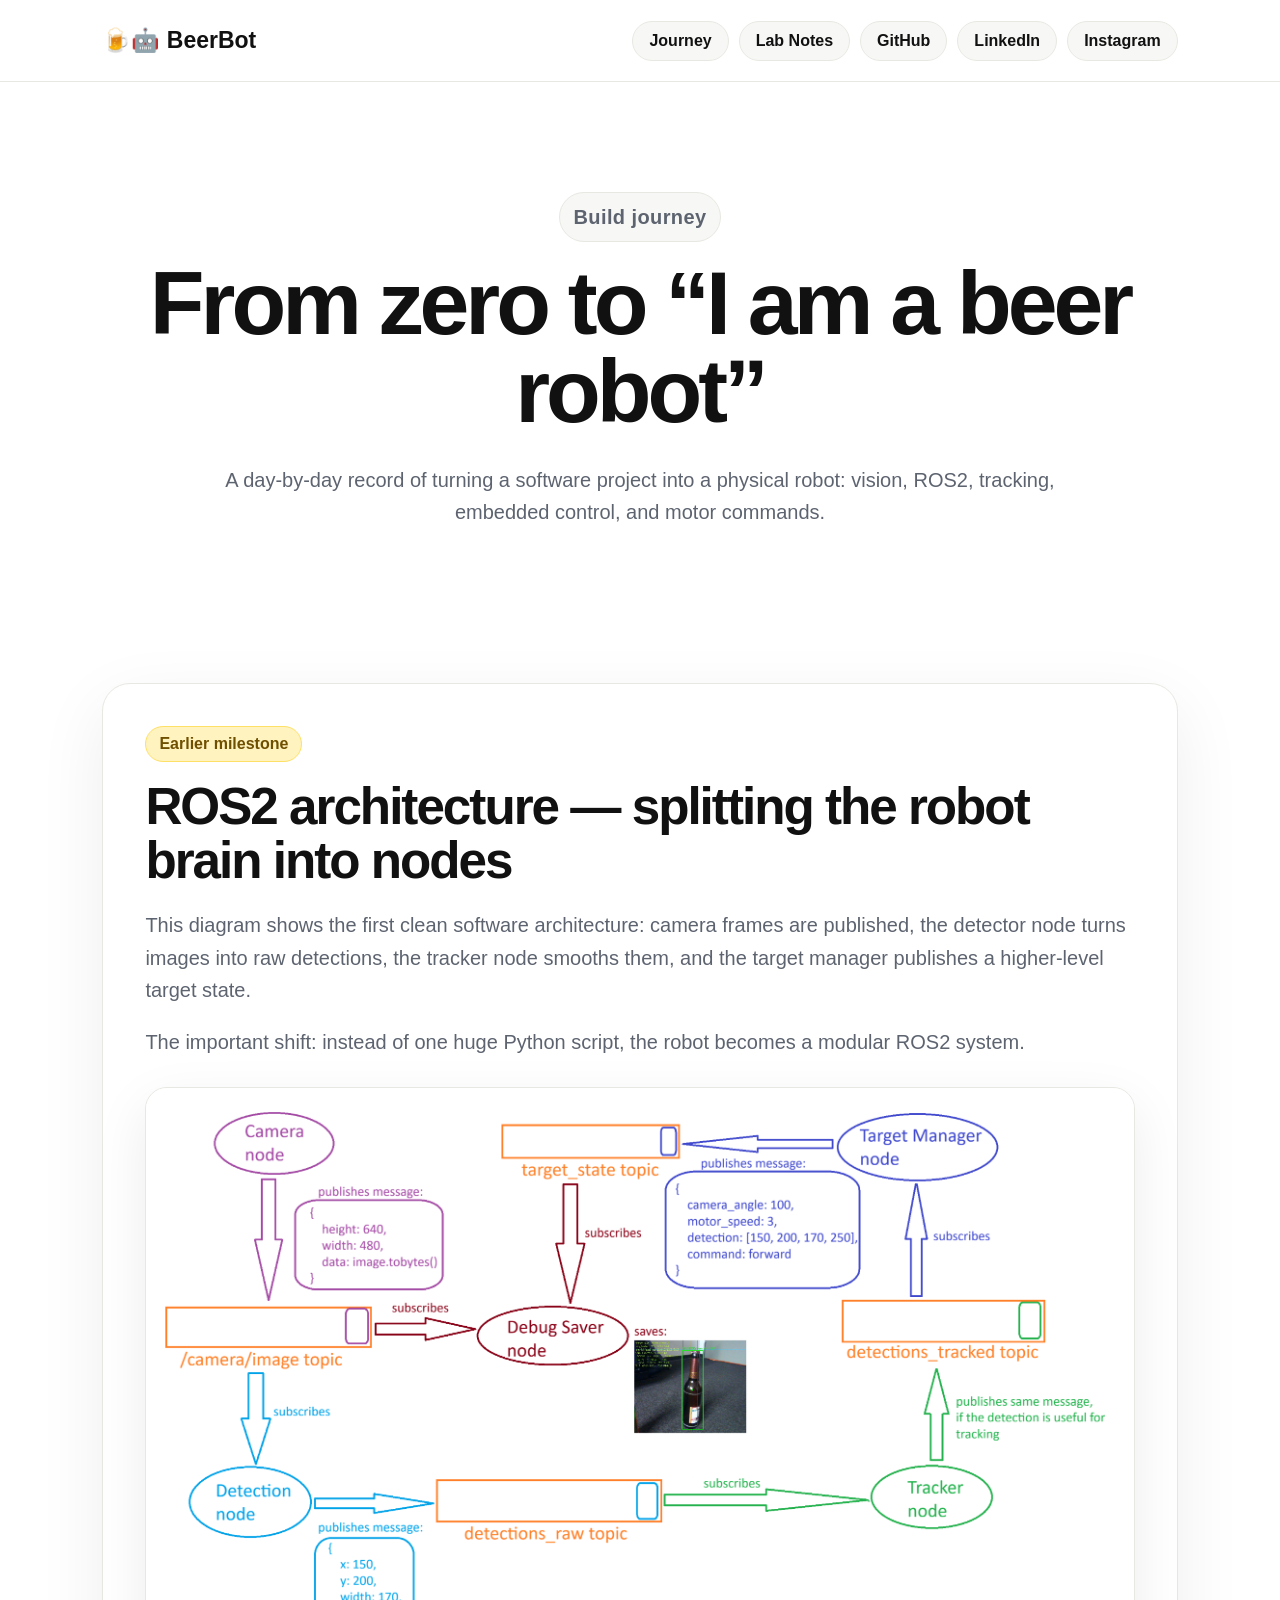
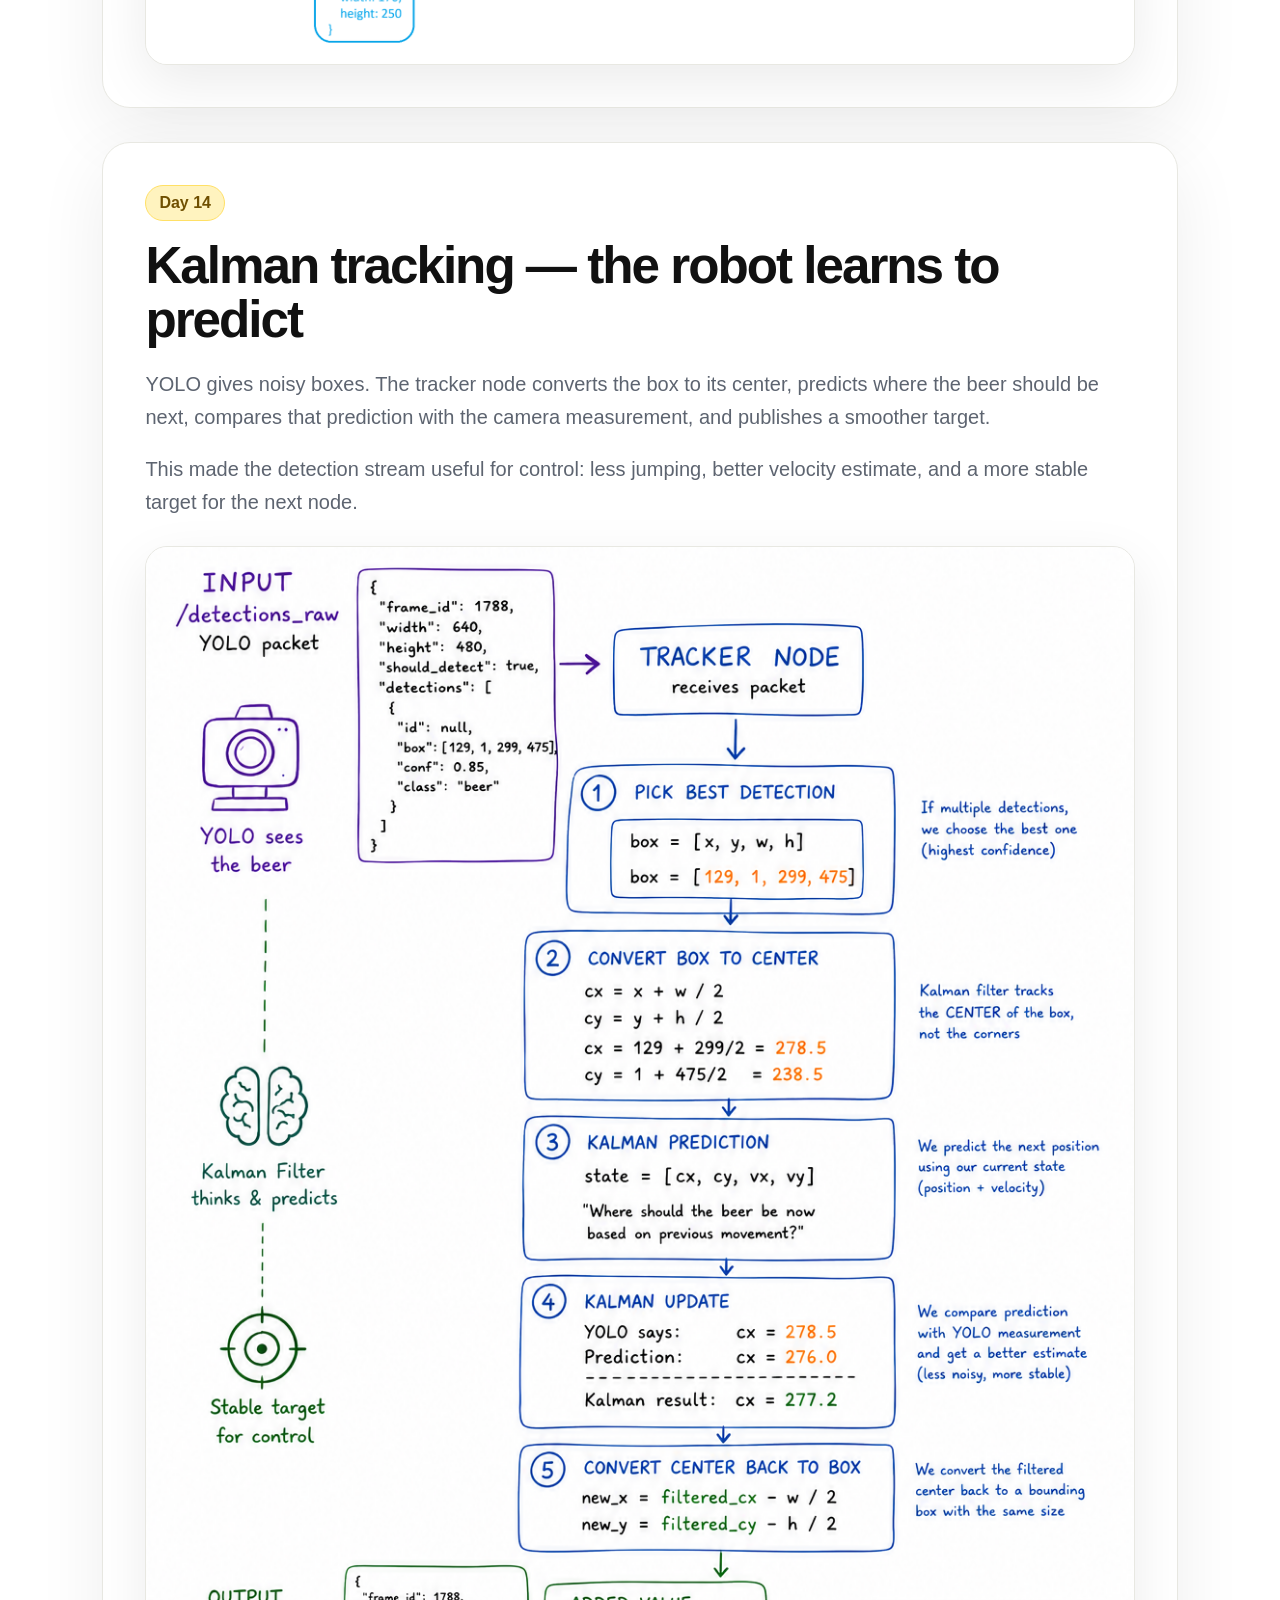
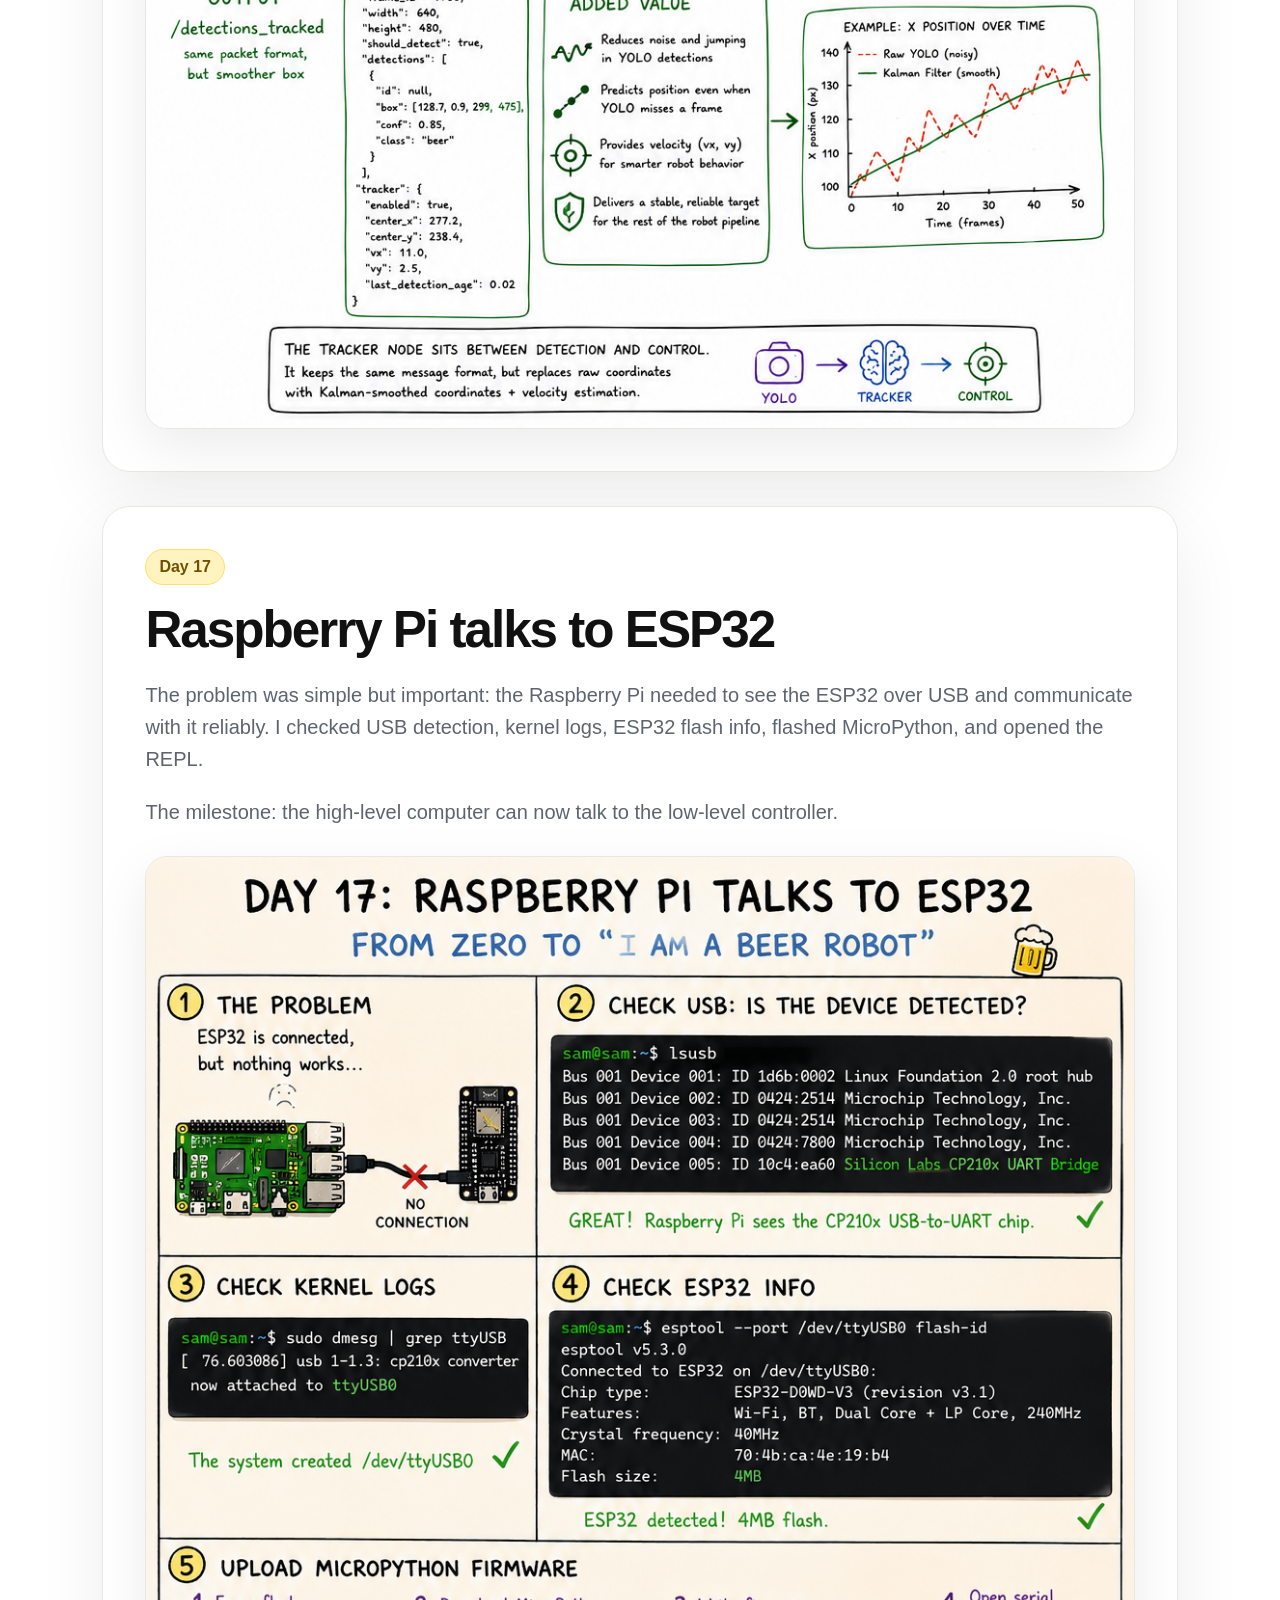
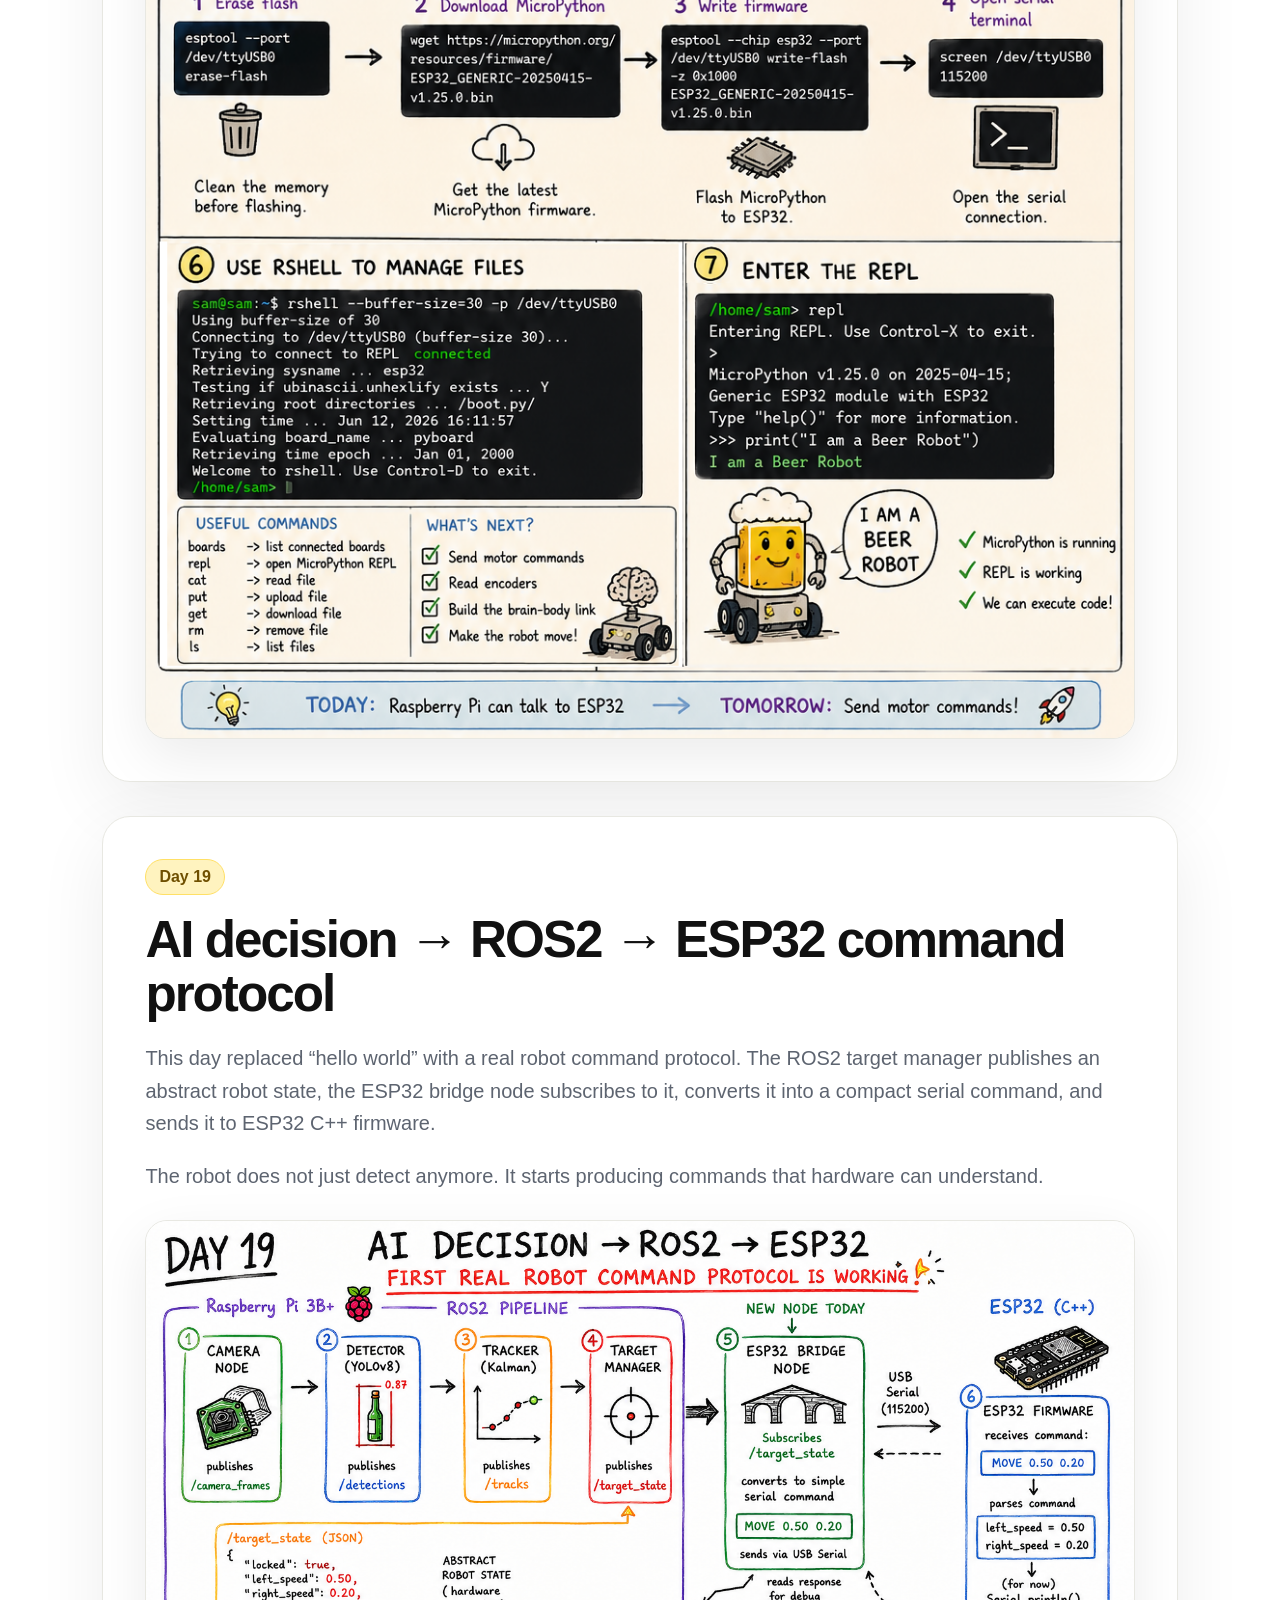
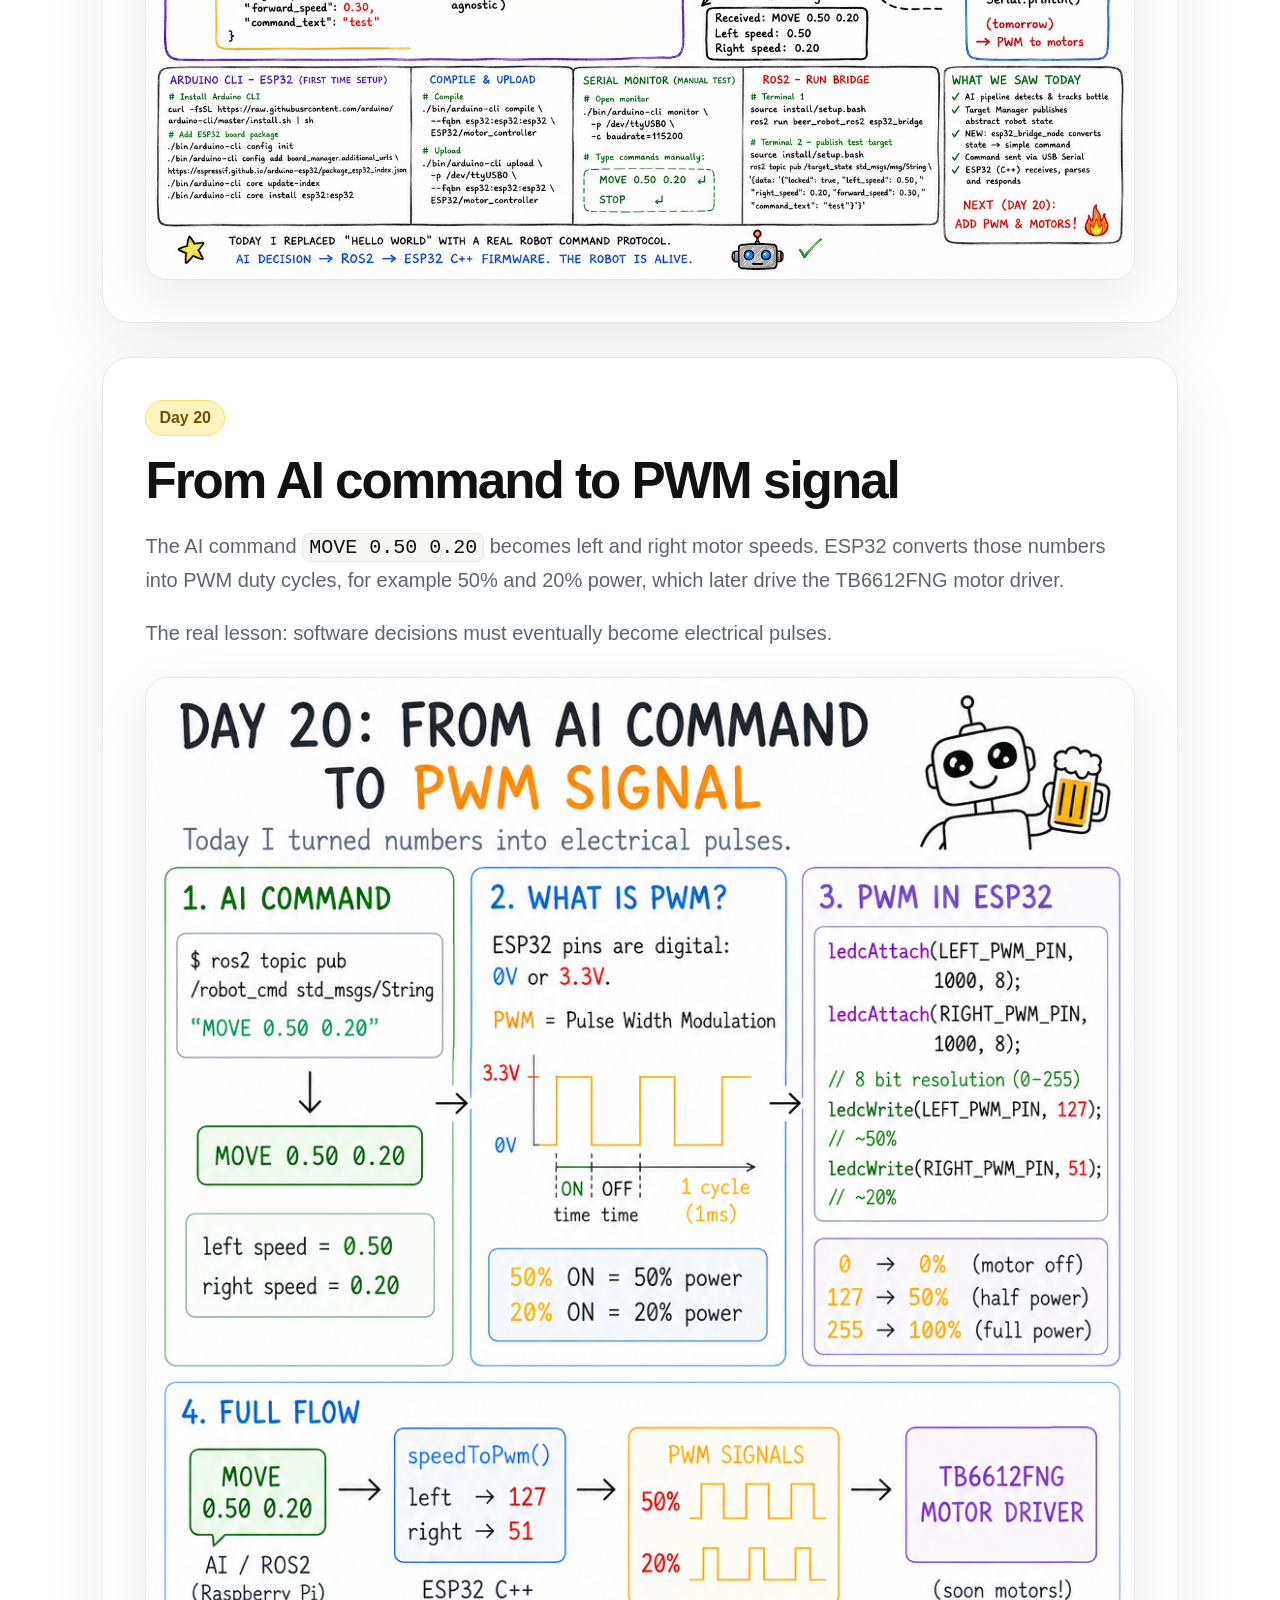
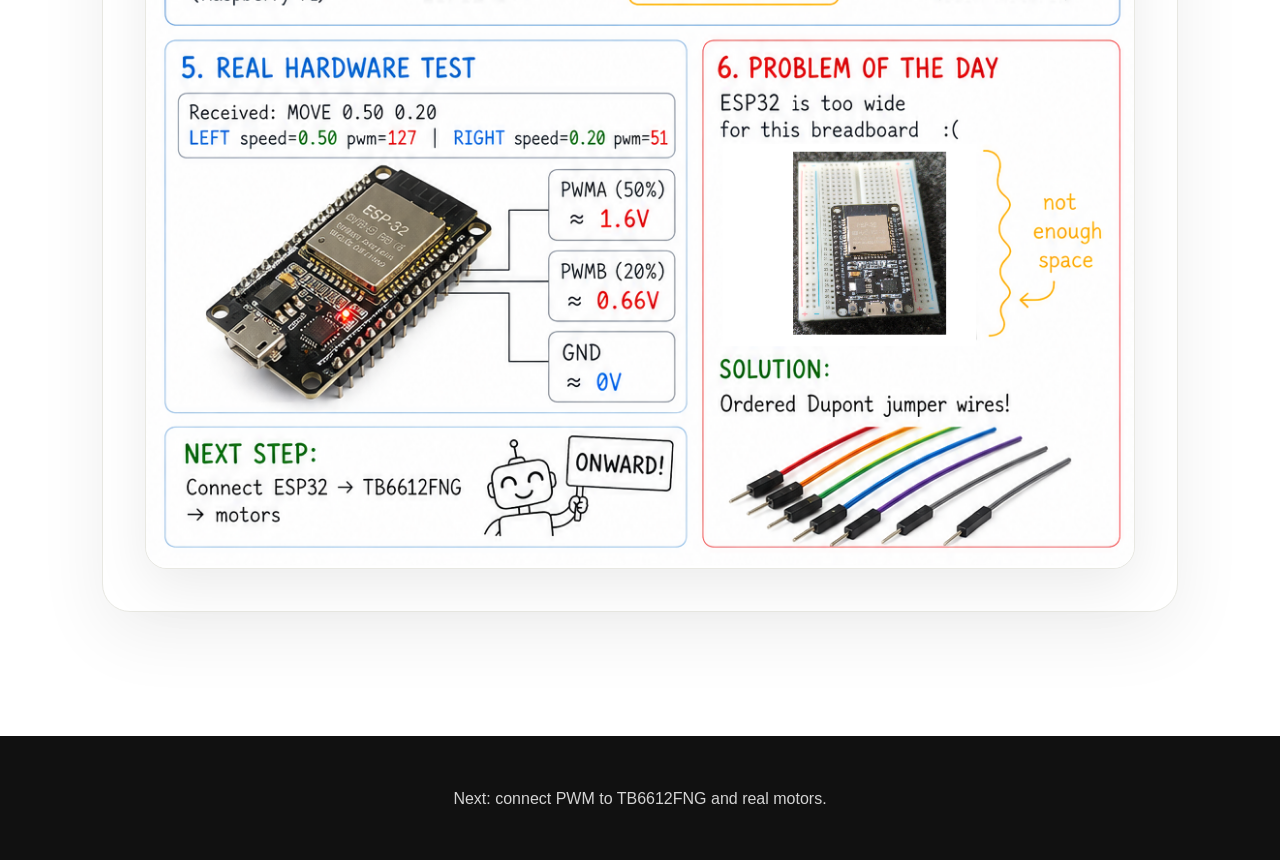
==== docs/journey.html @ 52575a7f "new docs" ====
<!DOCTYPE html>
<html lang="en">
<head>
  <meta charset="UTF-8" />
  <meta name="viewport" content="width=device-width, initial-scale=1.0" />
  <title>BeerBot Journey</title>
  <link rel="stylesheet" href="style.css" />
</head>
<body>
  <nav class="nav">
    <a class="logo" href="index.html">🍺🤖 BeerBot</a>
    <div class="links">
      <a href="journey.html">Journey</a>
      <a href="notes.html">Lab Notes</a>
      <a href="https://github.com/YOUR_GITHUB" target="_blank" rel="noopener noreferrer">GitHub</a>
      <a href="https://linkedin.com/in/YOUR_LINKEDIN" target="_blank" rel="noopener noreferrer">LinkedIn</a>
      <a href="https://instagram.com/YOUR_INSTAGRAM" target="_blank" rel="noopener noreferrer">Instagram</a>
    </div>
  </nav>

  <main>
    <section class="page-hero">
      <p class="eyebrow">Build journey</p>
      <h1>From zero to “I am a beer robot”</h1>
      <p>
        A day-by-day record of turning a software project into a physical robot:
        vision, ROS2, tracking, embedded control, and motor commands.
      </p>
    </section>

    <section class="timeline">

      <article class="day-card" id="day10">
        <div class="day-meta">Earlier milestone</div>
        <h2>ROS2 architecture — splitting the robot brain into nodes</h2>
        <p>
          This diagram shows the first clean software architecture: camera frames are published,
          the detector node turns images into raw detections, the tracker node smooths them,
          and the target manager publishes a higher-level target state.
        </p>
        <p>
          The important shift: instead of one huge Python script, the robot becomes a modular ROS2 system.
        </p>
        <img src="assets/ros2-architecture.png" alt="ROS2 architecture diagram for BeerBot" />
      </article>

      <article class="day-card" id="day14">
        <div class="day-meta">Day 14</div>
        <h2>Kalman tracking — the robot learns to predict</h2>
        <p>
          YOLO gives noisy boxes. The tracker node converts the box to its center, predicts where the beer
          should be next, compares that prediction with the camera measurement, and publishes a smoother target.
        </p>
        <p>
          This made the detection stream useful for control: less jumping, better velocity estimate,
          and a more stable target for the next node.
        </p>
        <img src="assets/tracker-node-pipeline.png" alt="Tracker node pipeline from raw detection to tracked output" />
      </article>

      <article class="day-card" id="day17">
        <div class="day-meta">Day 17</div>
        <h2>Raspberry Pi talks to ESP32</h2>
        <p>
          The problem was simple but important: the Raspberry Pi needed to see the ESP32 over USB and communicate
          with it reliably. I checked USB detection, kernel logs, ESP32 flash info, flashed MicroPython,
          and opened the REPL.
        </p>
        <p>
          The milestone: the high-level computer can now talk to the low-level controller.
        </p>
        <img src="assets/day17-raspberry-pi-esp32.png" alt="Raspberry Pi detects and communicates with ESP32" />
      </article>

      <article class="day-card" id="day19">
        <div class="day-meta">Day 19</div>
        <h2>AI decision → ROS2 → ESP32 command protocol</h2>
        <p>
          This day replaced “hello world” with a real robot command protocol. The ROS2 target manager publishes
          an abstract robot state, the ESP32 bridge node subscribes to it, converts it into a compact serial command,
          and sends it to ESP32 C++ firmware.
        </p>
        <p>
          The robot does not just detect anymore. It starts producing commands that hardware can understand.
        </p>
        <img src="assets/day19-ros2-esp32-command-protocol.png" alt="ROS2 to ESP32 command protocol diagram" />
      </article>

      <article class="day-card" id="day20">
        <div class="day-meta">Day 20</div>
        <h2>From AI command to PWM signal</h2>
        <p>
          The AI command <code>MOVE 0.50 0.20</code> becomes left and right motor speeds.
          ESP32 converts those numbers into PWM duty cycles, for example 50% and 20% power,
          which later drive the TB6612FNG motor driver.
        </p>
        <p>
          The real lesson: software decisions must eventually become electrical pulses.
        </p>
        <img src="assets/day20-ai-command-to-pwm.png" alt="AI command converted into PWM signal on ESP32" />
      </article>

    </section>
  </main>

  <footer>
    <p>Next: connect PWM to TB6612FNG and real motors.</p>
  </footer>
</body>
</html>
---- docs/style.css ----
* {
  box-sizing: border-box;
}

:root {
  --text: #111111;
  --muted: #5d6470;
  --soft: #f7f7f5;
  --line: #e8e8e2;
  --yellow: #ffd43b;
  --blue: #2458d3;
  --green: #0a7a32;
}

html {
  scroll-behavior: smooth;
}

body {
  margin: 0;
  font-family: -apple-system, BlinkMacSystemFont, "Segoe UI", Arial, sans-serif;
  background: #ffffff;
  color: var(--text);
}

a {
  color: inherit;
}

.nav {
  min-height: 82px;
  display: flex;
  justify-content: space-between;
  align-items: center;
  padding: 0 8%;
  border-bottom: 1px solid var(--line);
  background: rgba(255,255,255,.88);
  backdrop-filter: blur(12px);
  position: sticky;
  top: 0;
  z-index: 10;
}

.logo {
  font-size: 23px;
  font-weight: 900;
  text-decoration: none;
  white-space: nowrap;
}

.links {
  display: flex;
  gap: 10px;
  flex-wrap: wrap;
  justify-content: flex-end;
}

.links a {
  padding: 10px 16px;
  border-radius: 999px;
  background: var(--soft);
  border: 1px solid var(--line);
  text-decoration: none;
  font-weight: 700;
  transition: .18s ease;
}

.links a:hover {
  background: var(--yellow);
  transform: translateY(-1px);
}

.hero,
.page-hero {
  padding: 110px 10% 80px;
  text-align: center;
}

.hero {
  min-height: 74vh;
  display: flex;
  flex-direction: column;
  justify-content: center;
  align-items: center;
  background:
    radial-gradient(circle at top left, rgba(255,212,59,.23), transparent 32%),
    radial-gradient(circle at bottom right, rgba(36,88,211,.08), transparent 34%);
}

.eyebrow {
  display: inline-block;
  margin: 0 0 18px;
  padding: 8px 14px;
  border-radius: 999px;
  background: var(--soft);
  border: 1px solid var(--line);
  color: #333;
  font-weight: 800;
  letter-spacing: .02em;
}

h1 {
  max-width: 1050px;
  margin: 0 auto 28px;
  font-size: clamp(46px, 7vw, 92px);
  line-height: .98;
  letter-spacing: -4px;
}

h2 {
  margin: 0 0 22px;
  font-size: clamp(32px, 4vw, 54px);
  line-height: 1.05;
  letter-spacing: -2px;
}

h3 {
  font-size: 24px;
  margin: 0 0 12px;
}

.hero-text,
.page-hero p,
.section p,
.day-card p,
.note-card p {
  color: var(--muted);
  font-size: 20px;
  line-height: 1.62;
}

.hero-text,
.page-hero p {
  max-width: 920px;
  margin-left: auto;
  margin-right: auto;
}

.buttons {
  margin-top: 32px;
  display: flex;
  gap: 14px;
  justify-content: center;
  flex-wrap: wrap;
}

.buttons a {
  display: inline-block;
  padding: 16px 26px;
  border-radius: 16px;
  font-weight: 850;
  text-decoration: none;
  border: 2px solid #111;
  transition: .18s ease;
}

.buttons a:hover {
  transform: translateY(-2px);
  box-shadow: 0 12px 26px rgba(0,0,0,.09);
}

.primary {
  background: #111;
  color: #fff;
}

.secondary {
  background: var(--yellow);
  color: #111;
}

.section {
  padding: 85px 10%;
}

.two-col {
  display: grid;
  grid-template-columns: 1.1fr .9fr;
  gap: 56px;
  align-items: center;
}

.status-card,
.card-link,
.day-card,
.note-card {
  background: #fff;
  border: 1px solid var(--line);
  border-radius: 28px;
  box-shadow: 0 22px 70px rgba(0,0,0,.07);
}

.status-card {
  padding: 34px;
}

.status-card p {
  color: #1f2933;
  font-size: 18px;
  margin: 12px 0;
}

.flow {
  display: grid;
  grid-template-columns: repeat(6, minmax(130px, 1fr));
  gap: 14px;
  margin-top: 32px;
}

.flow span {
  background: var(--soft);
  border: 1px solid var(--line);
  border-radius: 18px;
  padding: 22px 14px;
  text-align: center;
  font-weight: 900;
}

.grid {
  display: grid;
  grid-template-columns: repeat(3, 1fr);
  gap: 26px;
  margin-top: 34px;
}

.card-link {
  display: block;
  overflow: hidden;
  text-decoration: none;
  transition: .18s ease;
}

.card-link:hover {
  transform: translateY(-4px);
  box-shadow: 0 26px 80px rgba(0,0,0,.12);
}

.card-link img {
  width: 100%;
  height: 230px;
  object-fit: cover;
  border-bottom: 1px solid var(--line);
  background: var(--soft);
}

.card-link h3,
.card-link p {
  padding-left: 24px;
  padding-right: 24px;
}

.card-link h3 {
  padding-top: 24px;
}

.card-link p {
  padding-bottom: 28px;
  margin-top: 0;
  color: var(--muted);
  line-height: 1.5;
}

.cta {
  text-align: center;
  background: var(--soft);
  border-top: 1px solid var(--line);
  border-bottom: 1px solid var(--line);
}

.cta p {
  max-width: 820px;
  margin-left: auto;
  margin-right: auto;
}

.timeline,
.note-list {
  padding: 20px 8% 90px;
}

.day-card,
.note-card {
  max-width: 1180px;
  margin: 34px auto;
  padding: 42px;
}

.day-meta,
.tag {
  display: inline-block;
  margin-bottom: 18px;
  padding: 8px 13px;
  border-radius: 999px;
  background: #fff3bf;
  border: 1px solid #ffe066;
  font-weight: 900;
  color: #6f4f00;
}

.day-card img,
.note-card img {
  display: block;
  width: 100%;
  margin-top: 28px;
  border-radius: 22px;
  border: 1px solid var(--line);
  box-shadow: 0 18px 54px rgba(0,0,0,.08);
  background: #fff;
}

code {
  background: var(--soft);
  border: 1px solid var(--line);
  border-radius: 8px;
  padding: 2px 6px;
  color: #111;
}

footer {
  padding: 54px 10%;
  text-align: center;
  background: #111;
  color: #fff;
}

footer p {
  margin: 0;
  color: rgba(255,255,255,.82);
}

@media (max-width: 980px) {
  .nav {
    align-items: flex-start;
    flex-direction: column;
    padding: 20px 6%;
    gap: 14px;
  }

  .links {
    justify-content: flex-start;
  }

  h1 {
    letter-spacing: -2px;
  }

  .two-col,
  .grid {
    grid-template-columns: 1fr;
  }

  .flow {
    grid-template-columns: 1fr 1fr;
  }

  .hero,
  .page-hero,
  .section {
    padding-left: 6%;
    padding-right: 6%;
  }

  .timeline,
  .note-list {
    padding-left: 4%;
    padding-right: 4%;
  }

  .day-card,
  .note-card {
    padding: 24px;
  }
}

@media (max-width: 560px) {
  .flow {
    grid-template-columns: 1fr;
  }

  .links a {
    font-size: 14px;
    padding: 8px 12px;
  }

  .card-link img {
    height: 170px;
  }
}
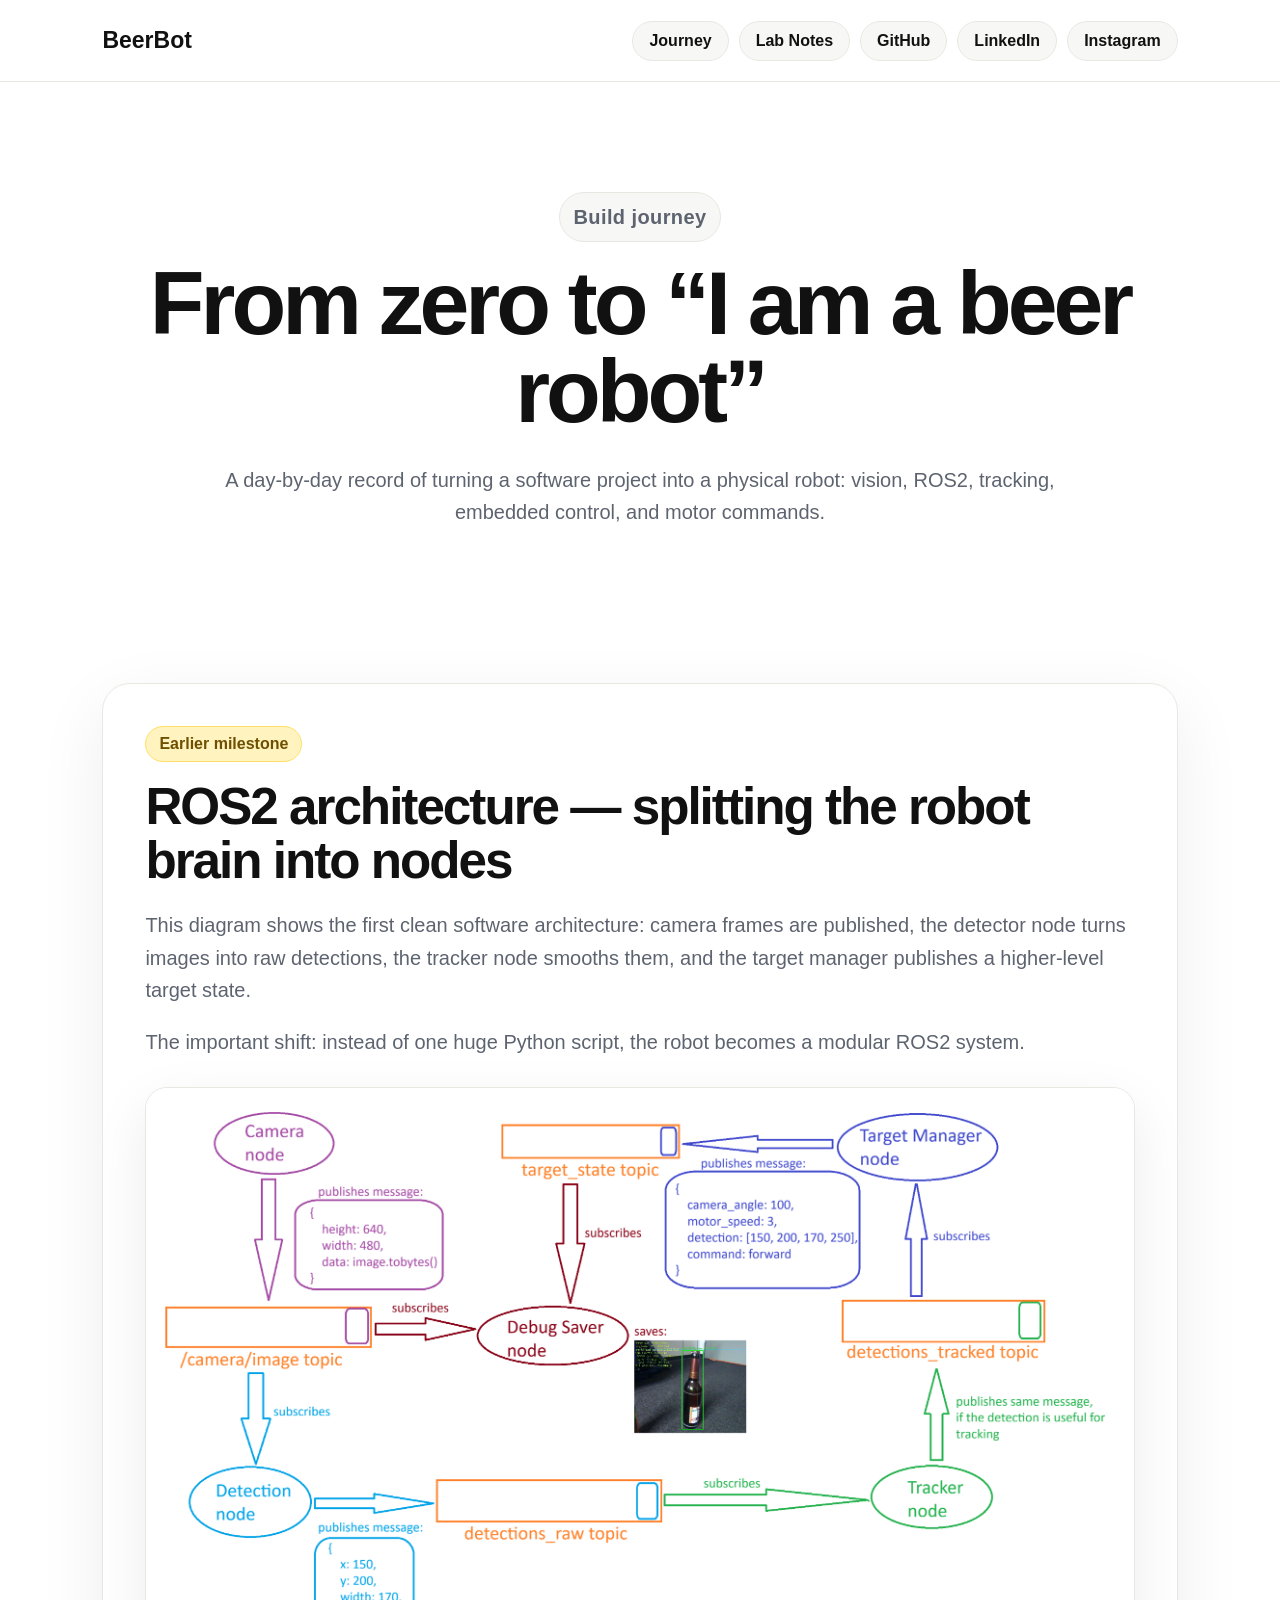
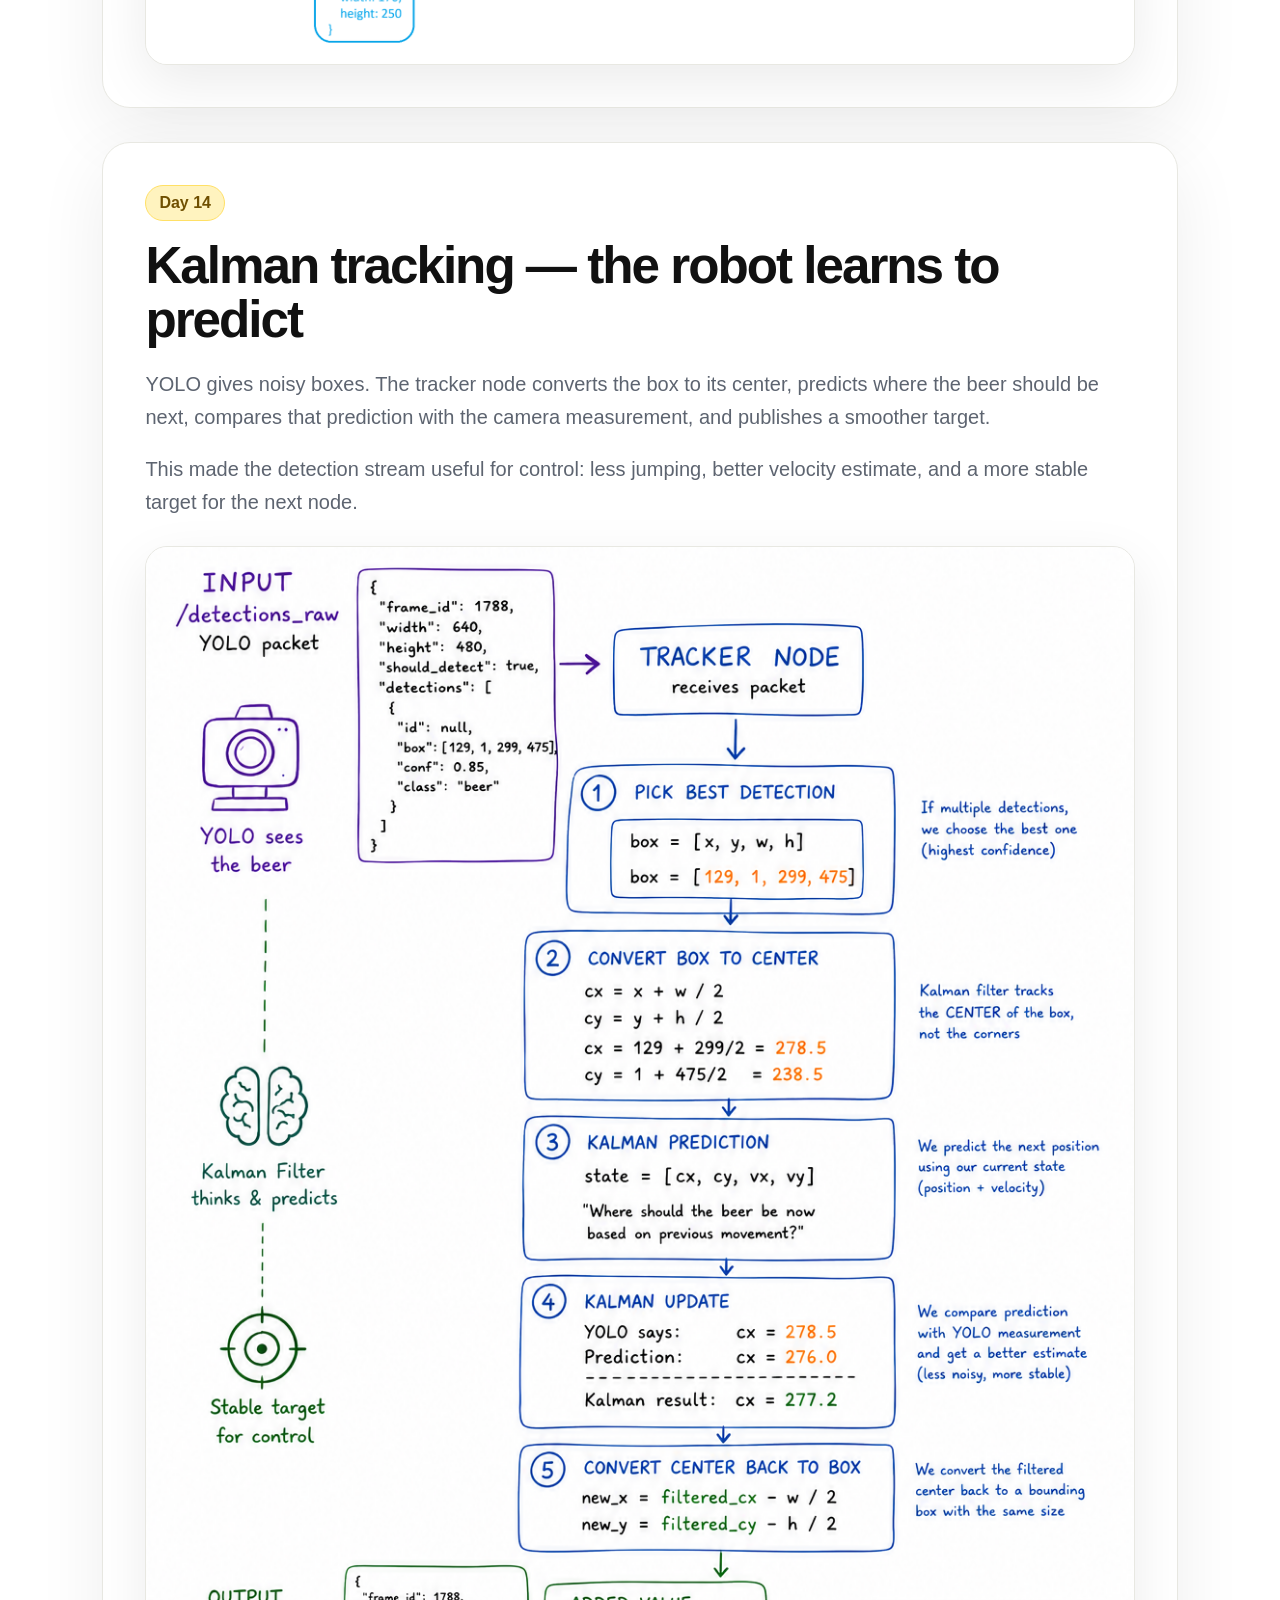
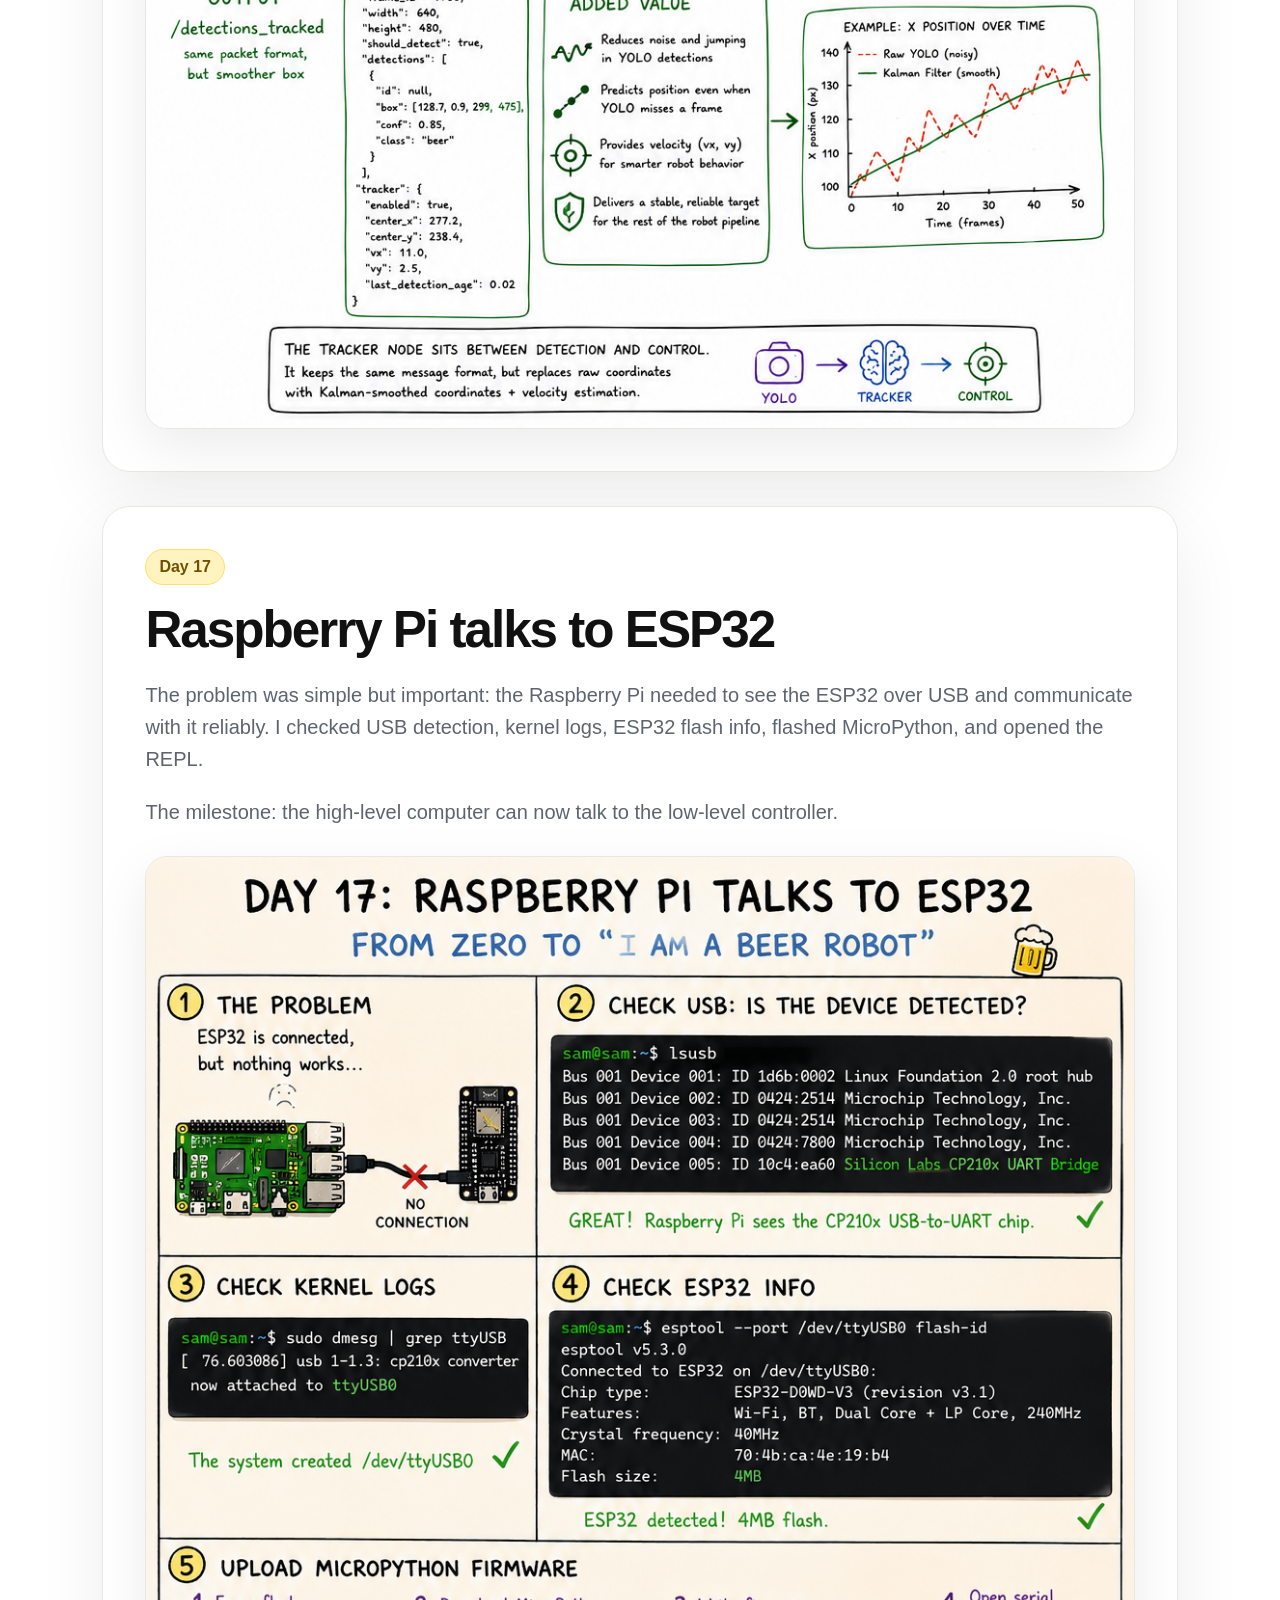
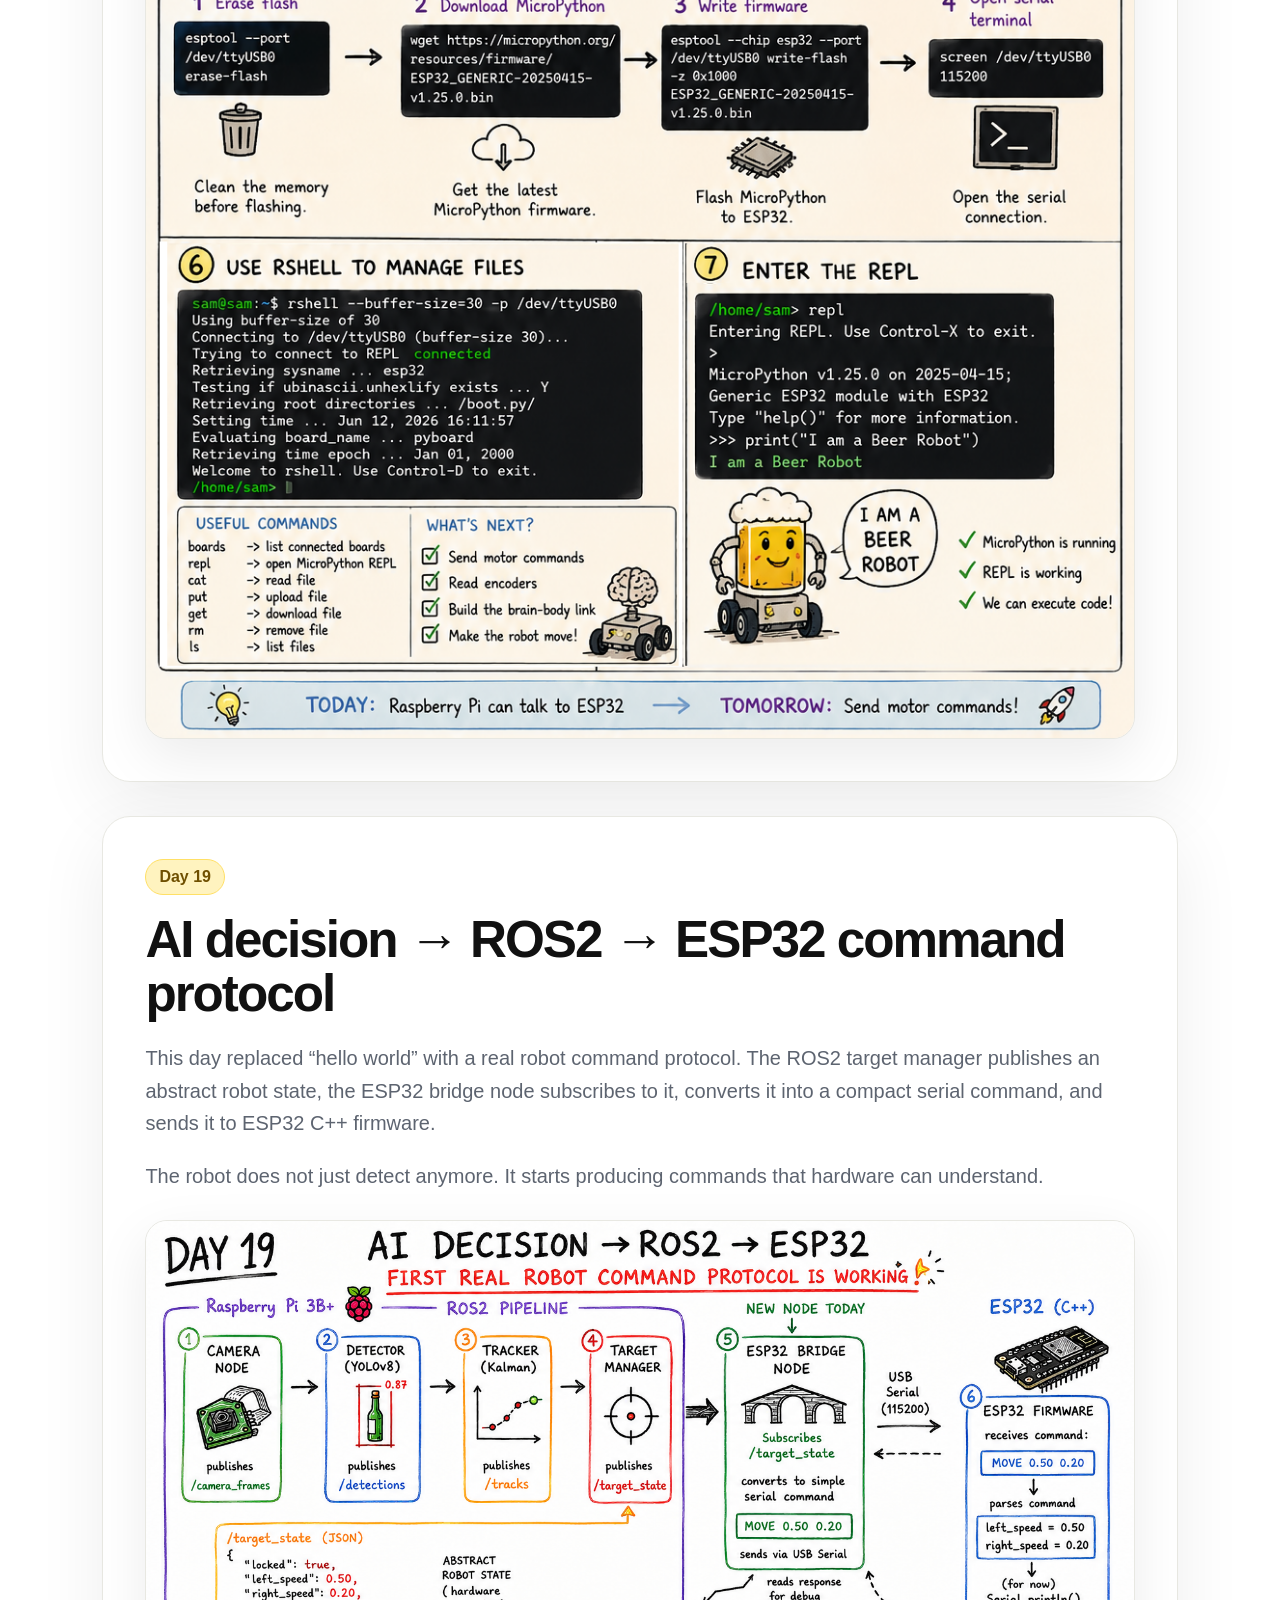
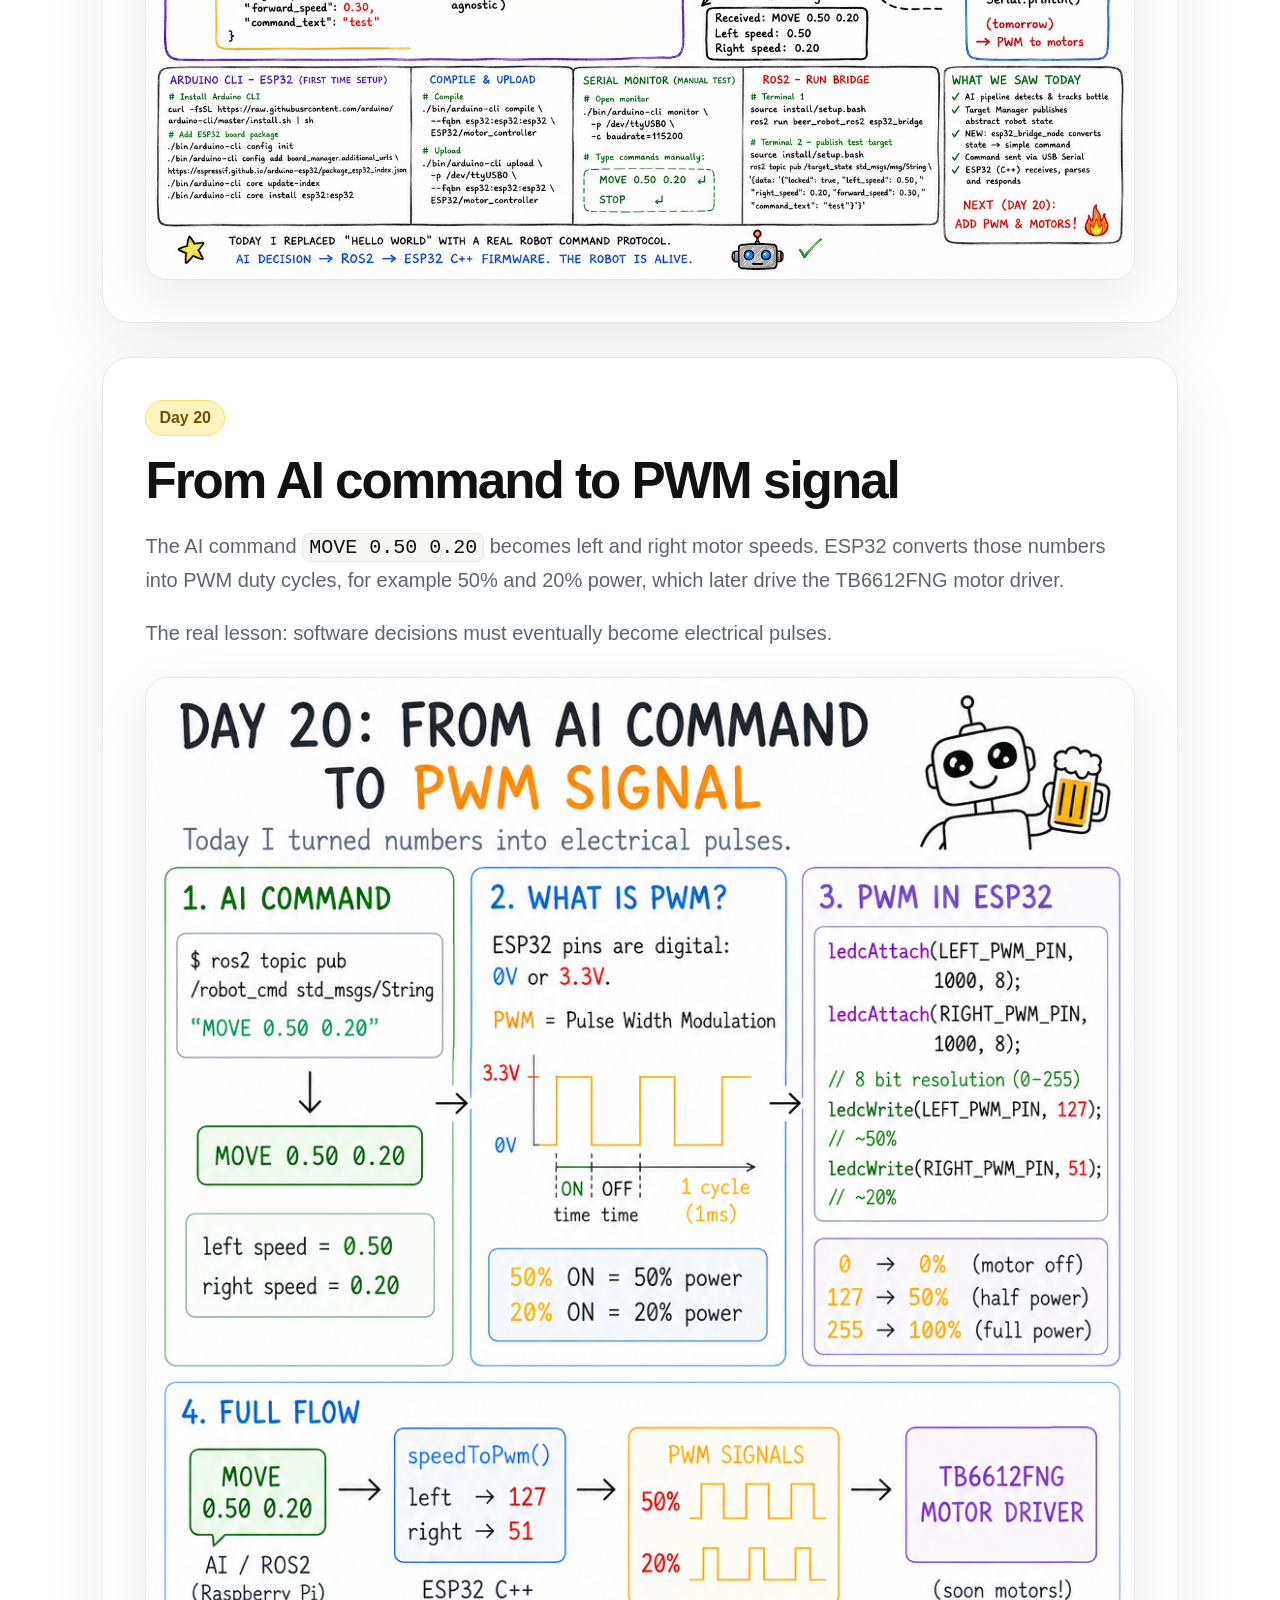
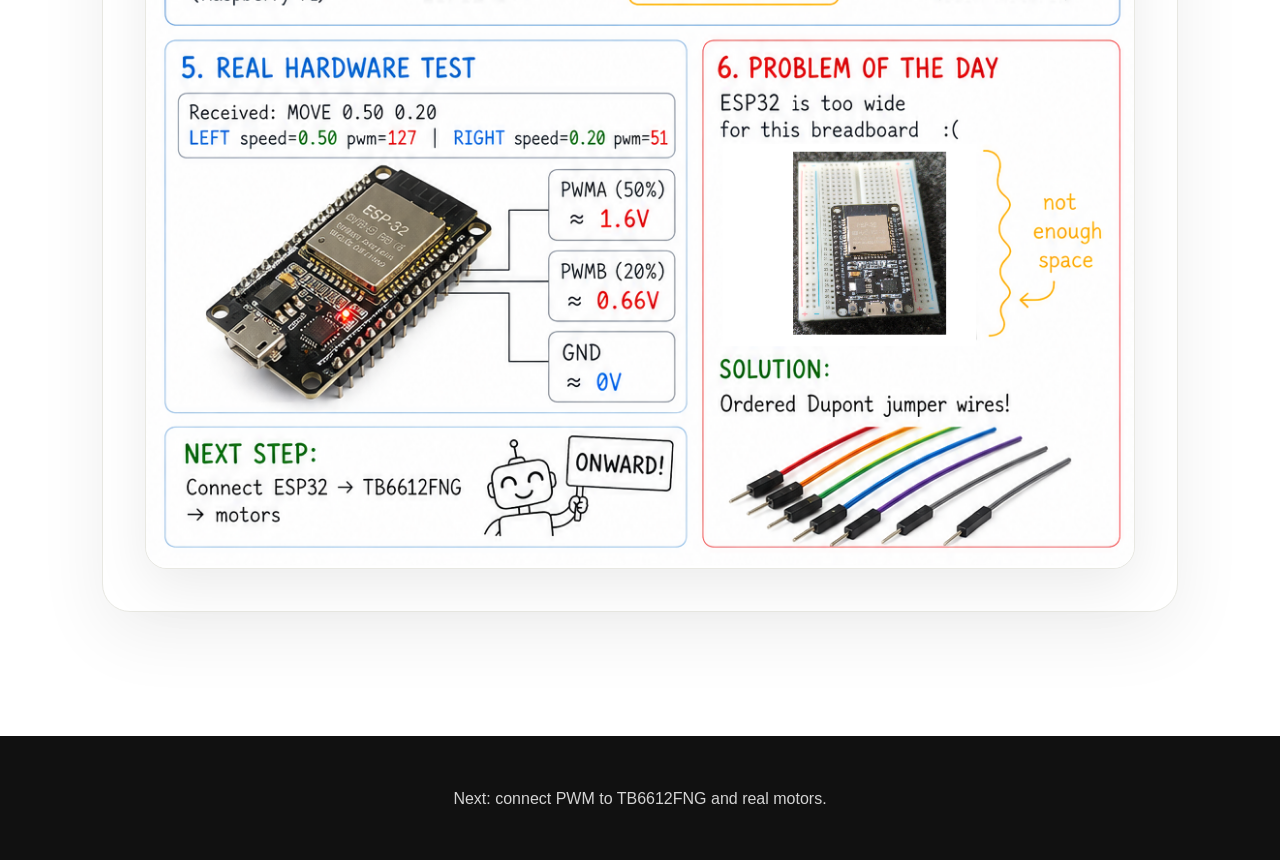
==== commit daf123f6: "corrected html" ====
--- a/docs/journey.html
+++ b/docs/journey.html
@@ -7,14 +7,14 @@
   <link rel="stylesheet" href="style.css" />
 </head>
 <body>
-  <nav class="nav">
-    <a class="logo" href="index.html">🍺🤖 BeerBot</a>
+    <nav class="nav">
+    <a class="logo" href="index.html">BeerBot</a>
     <div class="links">
       <a href="journey.html">Journey</a>
       <a href="notes.html">Lab Notes</a>
-      <a href="https://github.com/YOUR_GITHUB" target="_blank" rel="noopener noreferrer">GitHub</a>
-      <a href="https://linkedin.com/in/YOUR_LINKEDIN" target="_blank" rel="noopener noreferrer">LinkedIn</a>
-      <a href="https://instagram.com/YOUR_INSTAGRAM" target="_blank" rel="noopener noreferrer">Instagram</a>
+      <a href="https://github.com/samrondzel/beer_robot" target="_blank" rel="noopener noreferrer">GitHub</a>
+      <a href="https://www.linkedin.com/in/samrondel/" target="_blank" rel="noopener noreferrer">LinkedIn</a>
+      <a href="https://www.instagram.com/samrondzel/" target="_blank" rel="noopener noreferrer">Instagram</a>
     </div>
   </nav>
 
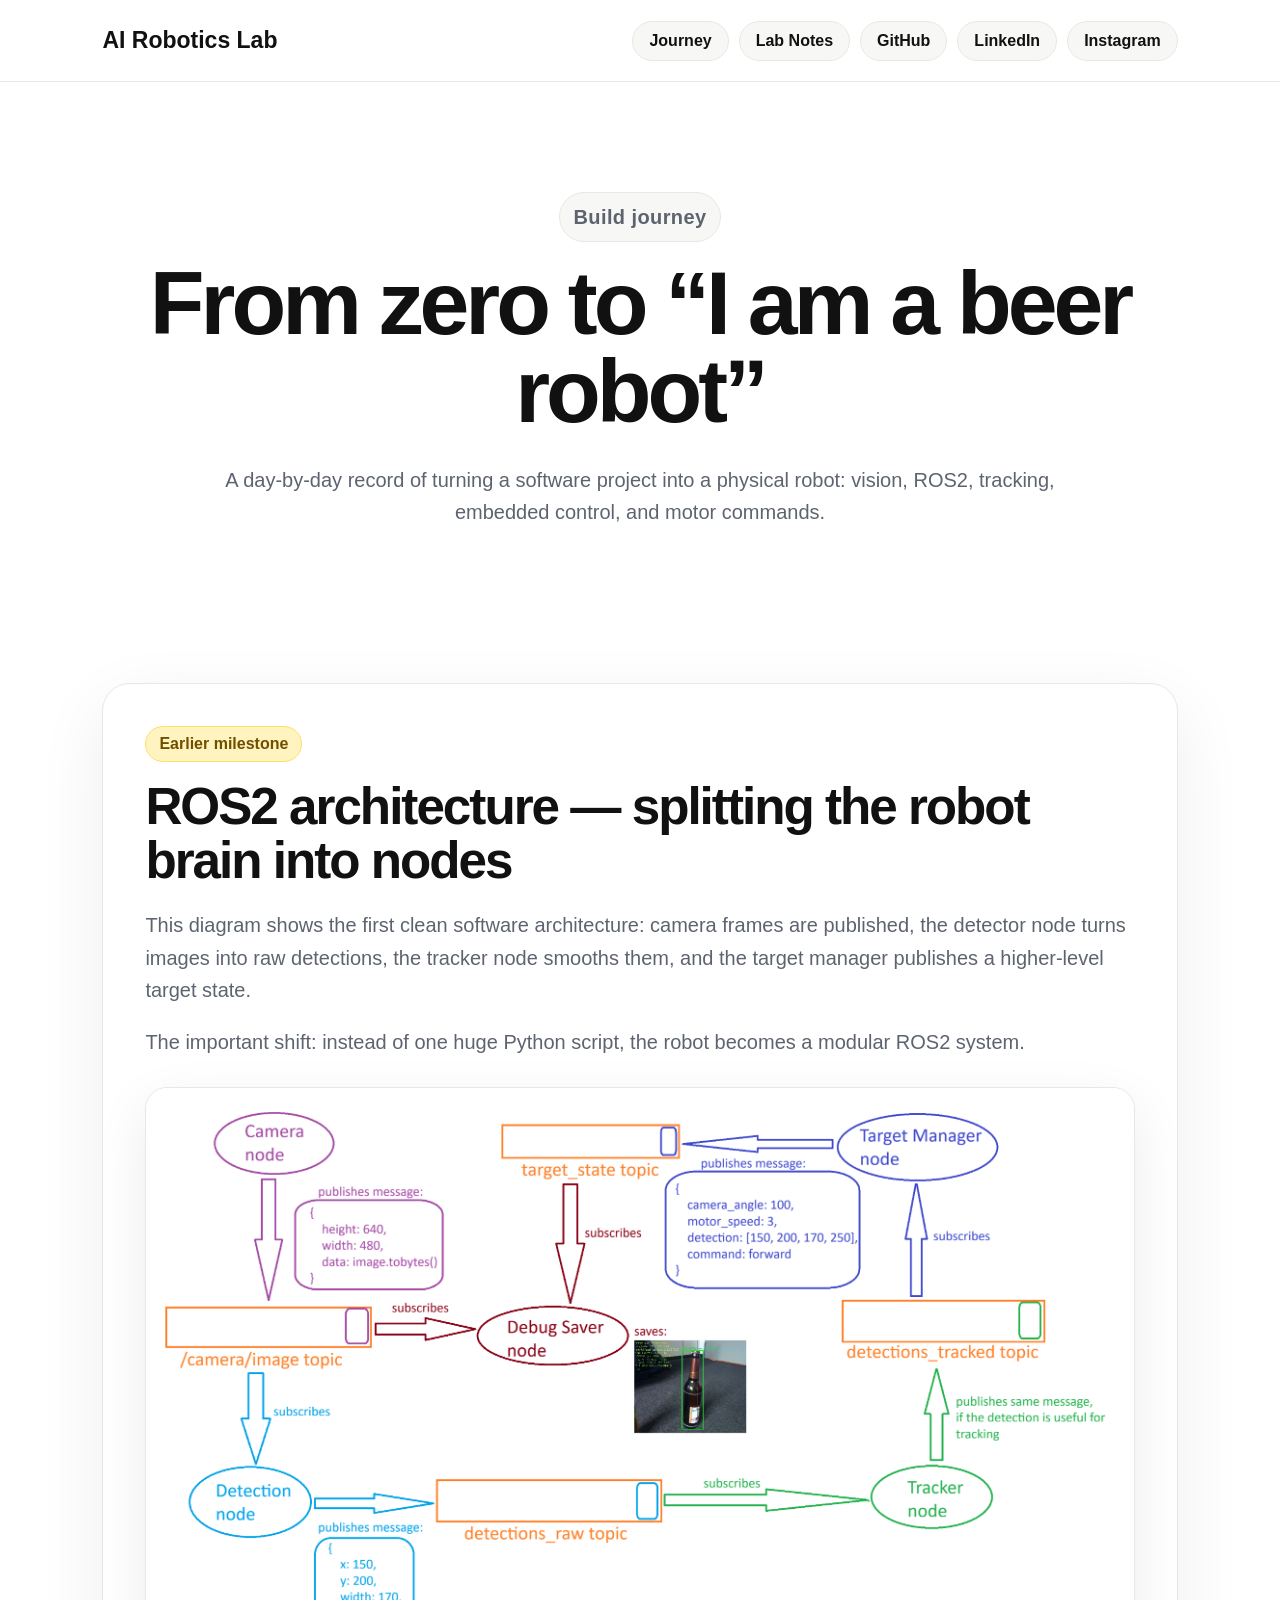
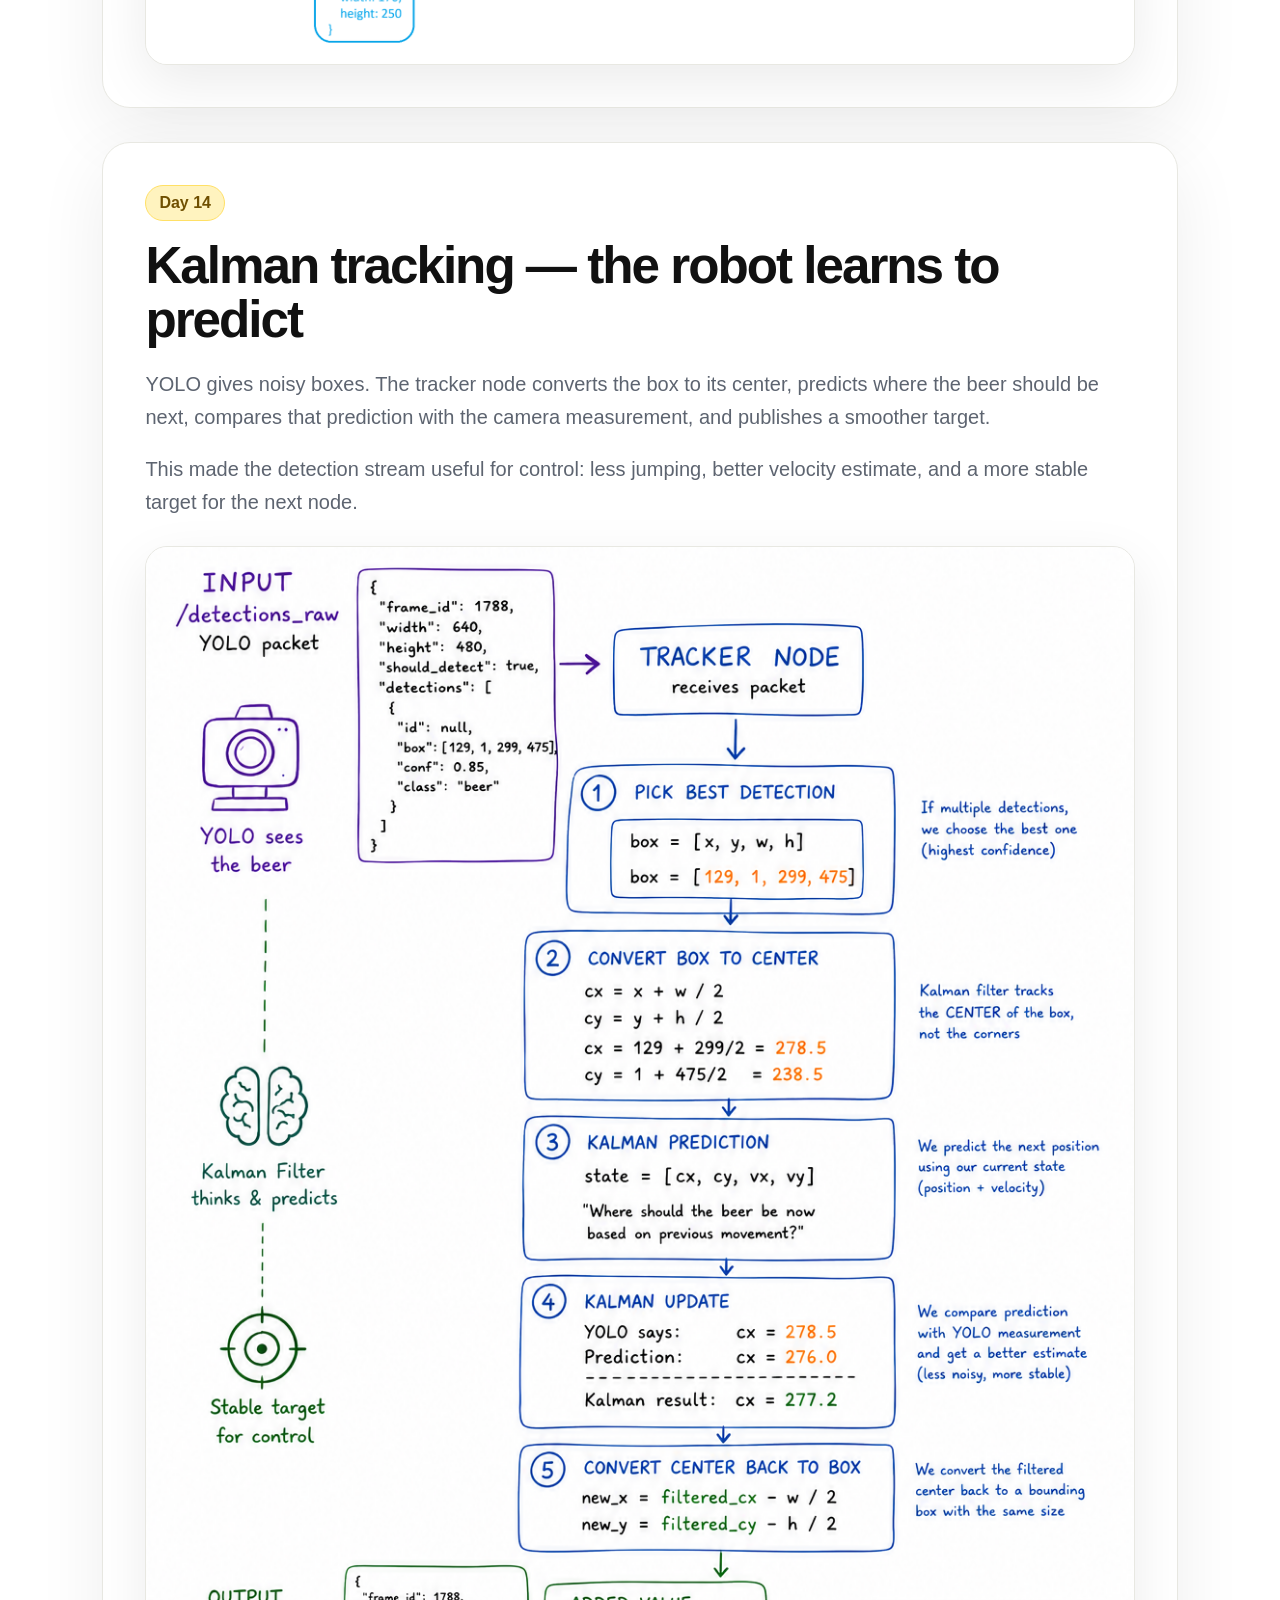
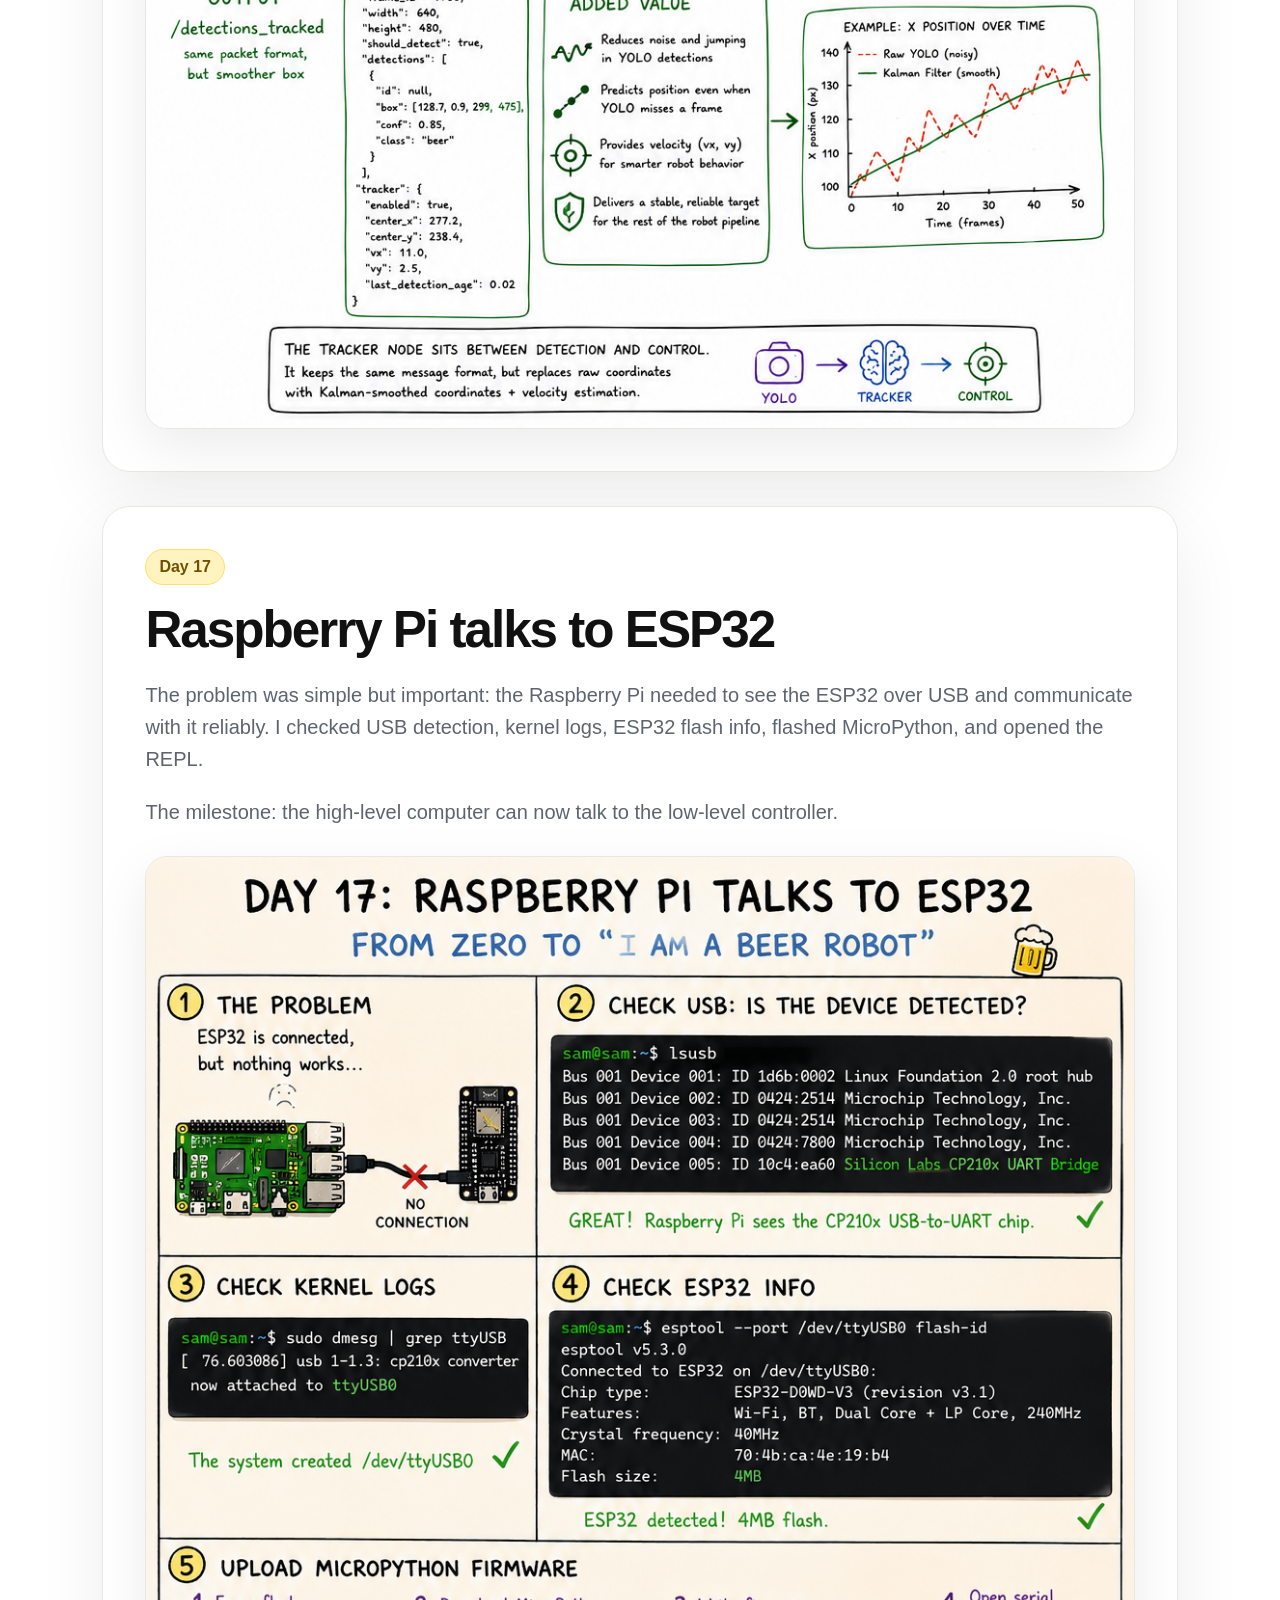
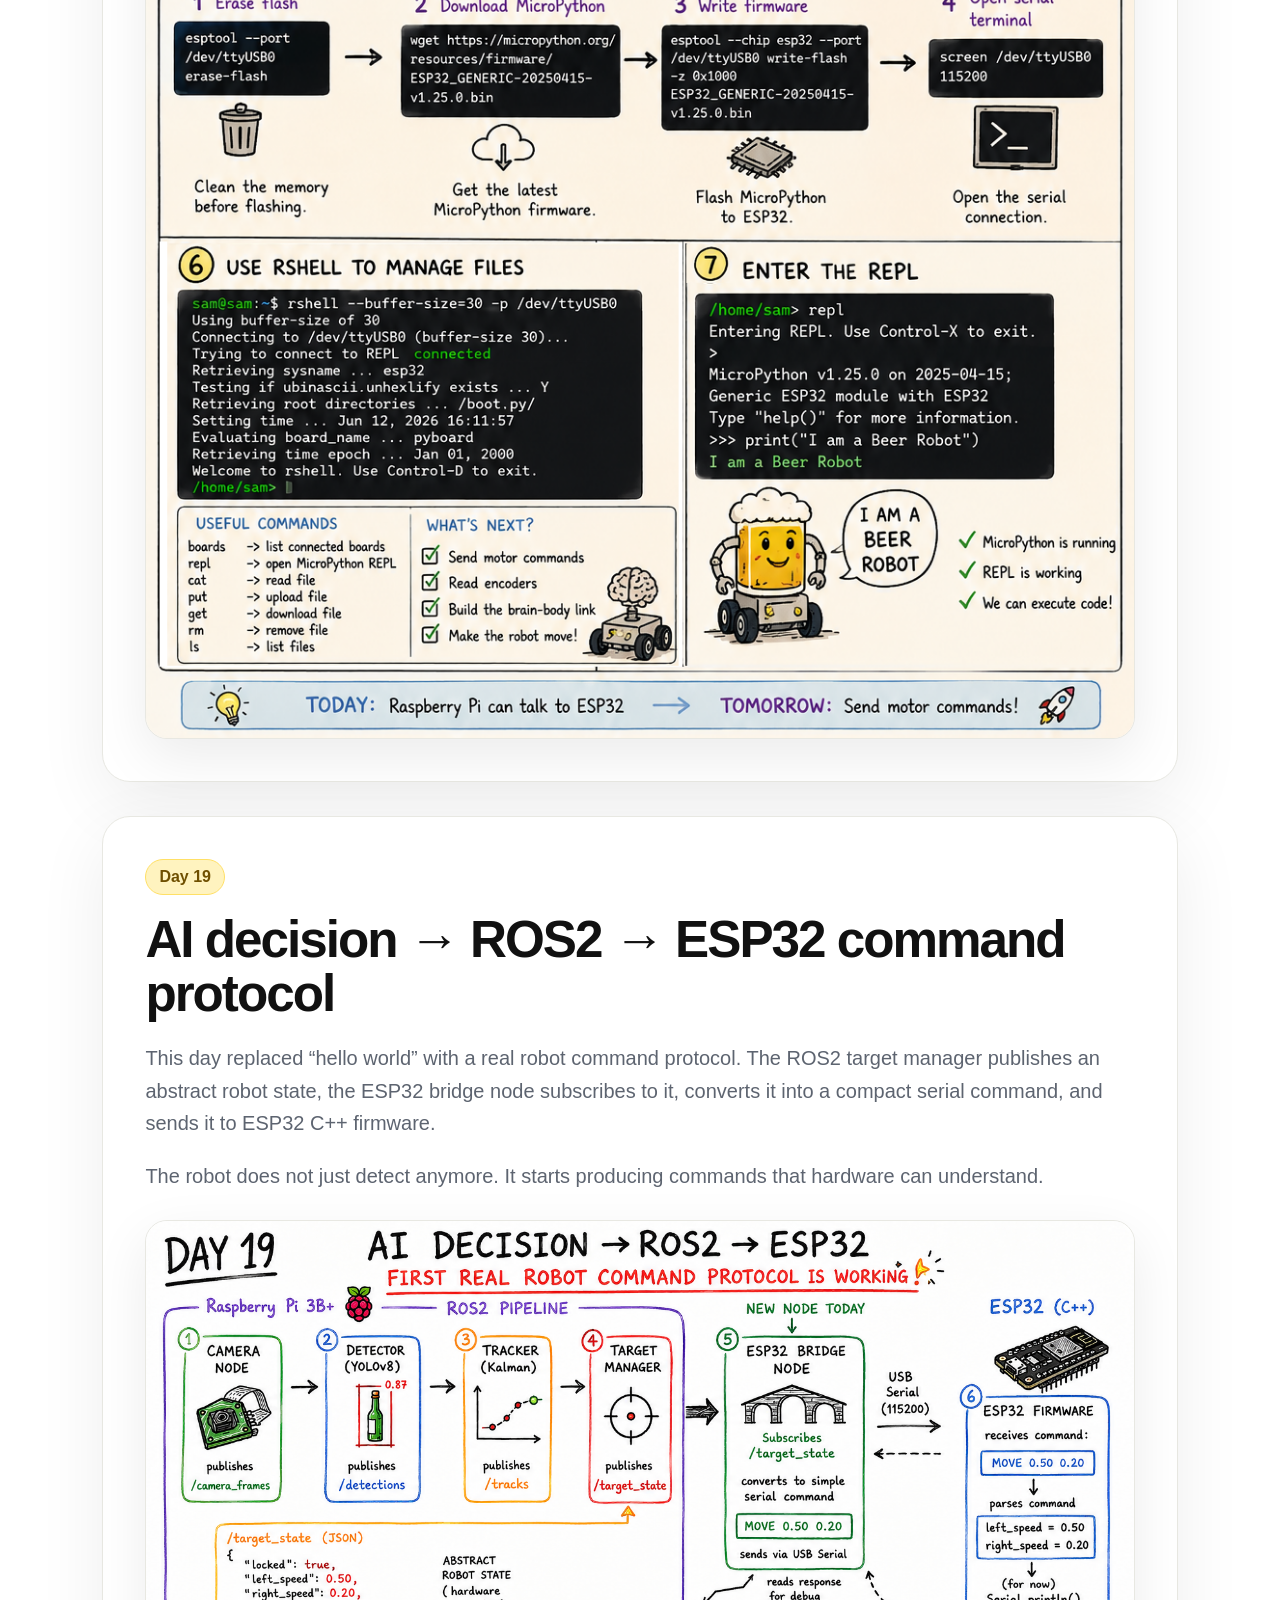
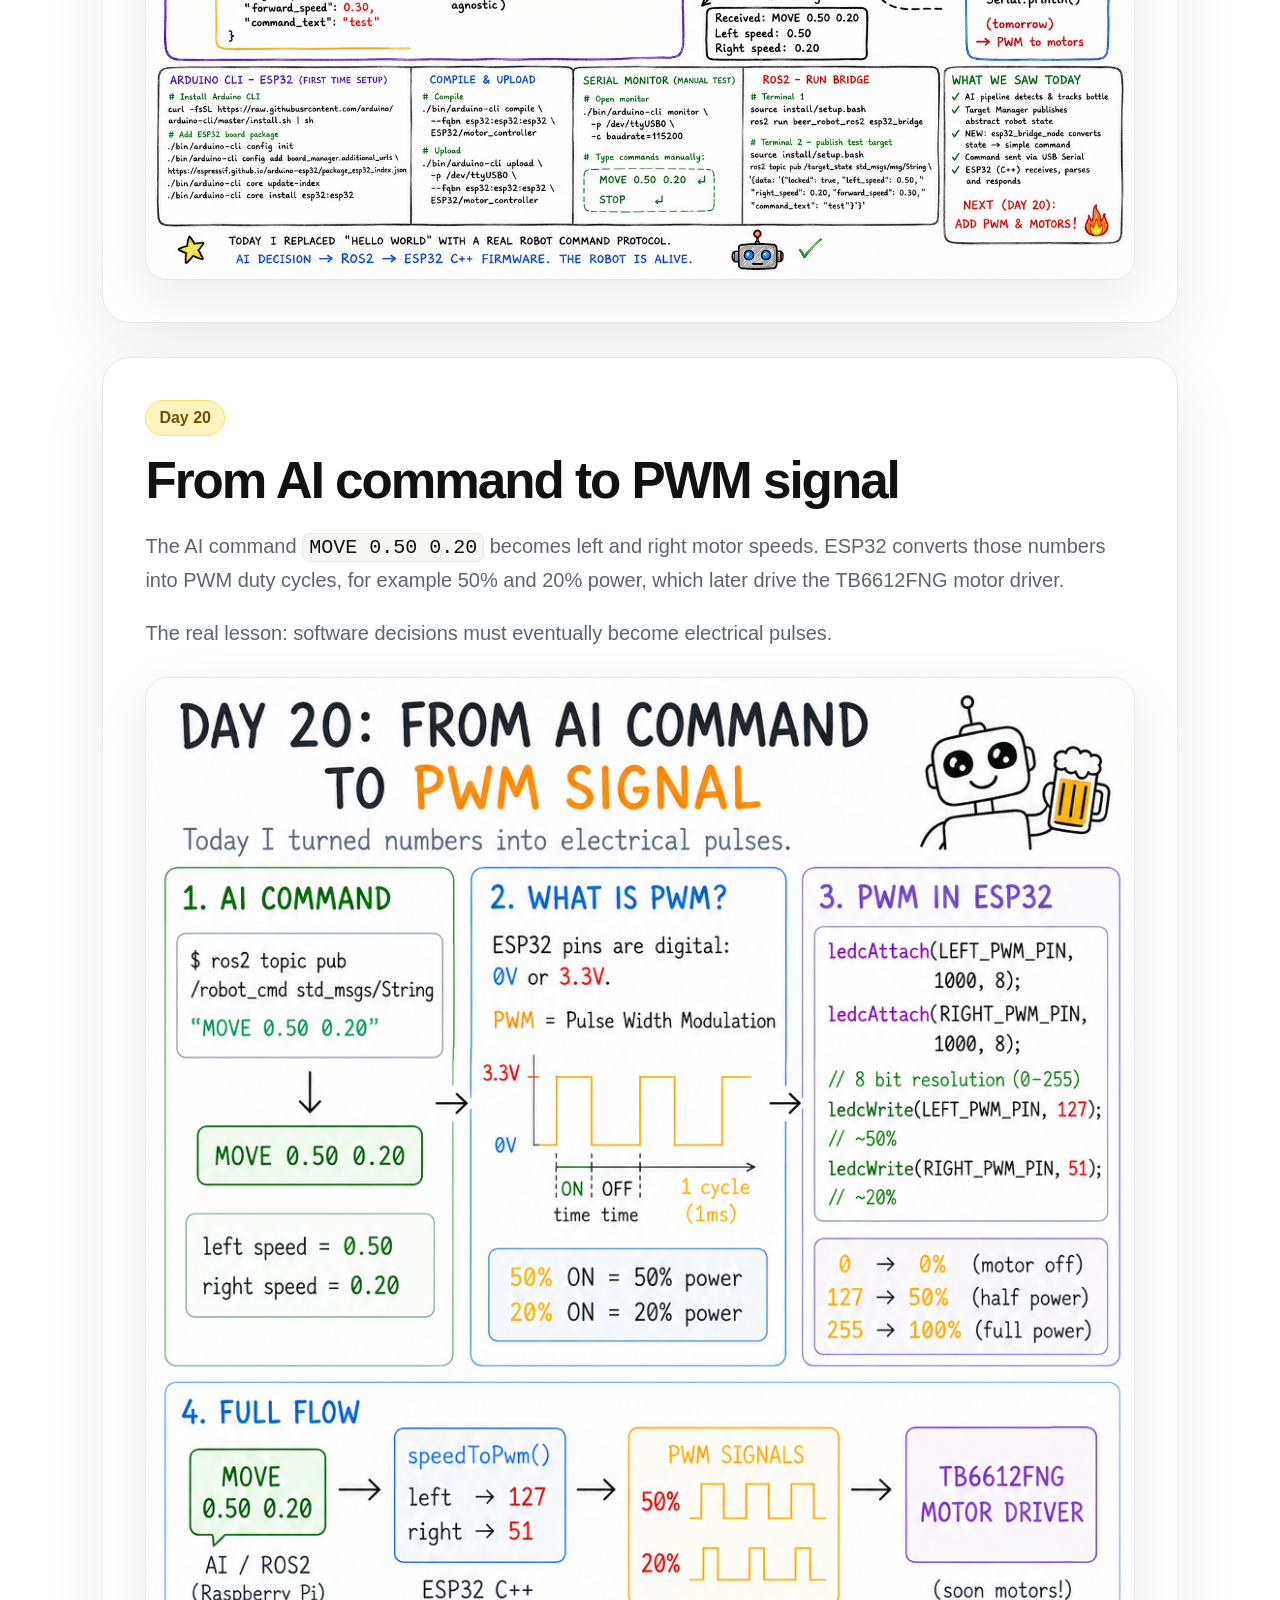
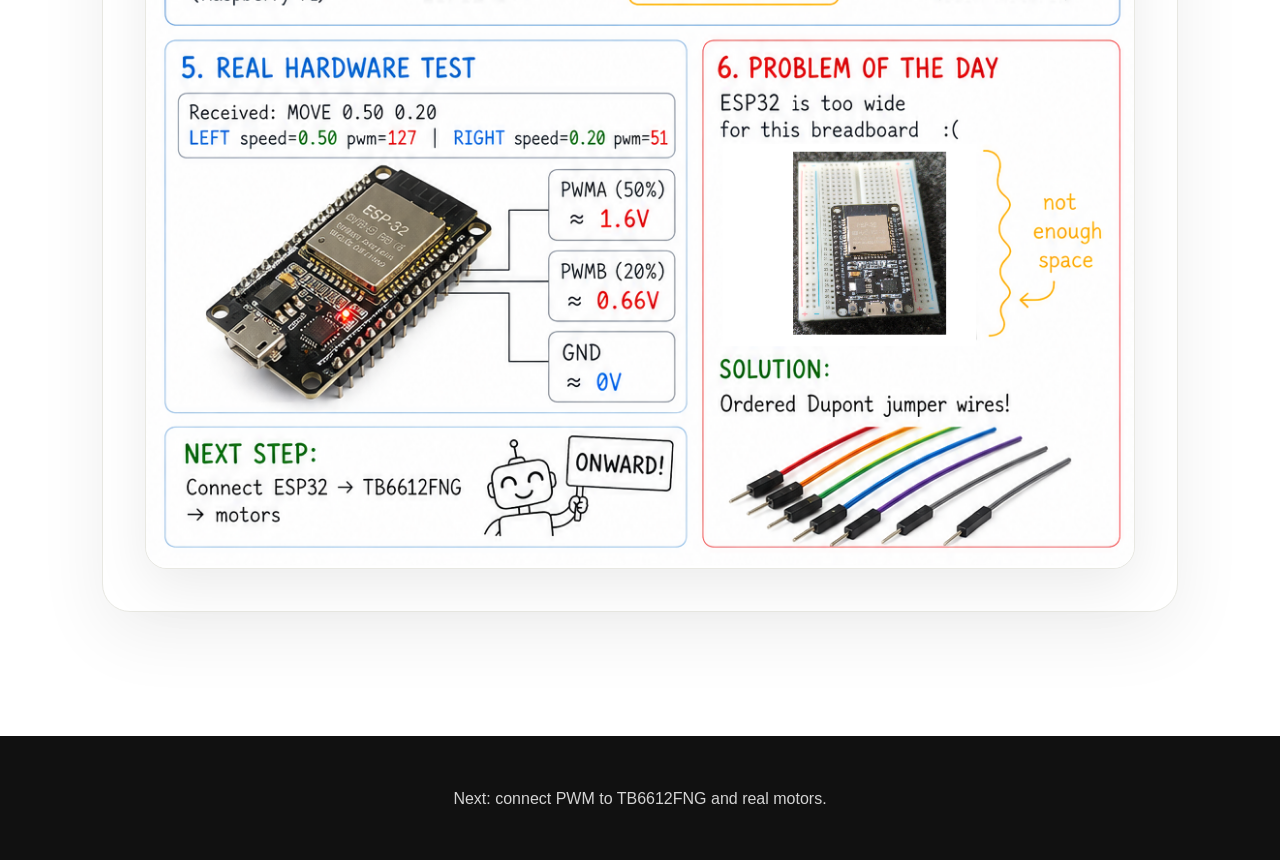
==== commit e68f6e8b: "beehiiv form" ====
--- a/docs/journey.html
+++ b/docs/journey.html
@@ -8,7 +8,7 @@
 </head>
 <body>
     <nav class="nav">
-    <a class="logo" href="index.html">BeerBot</a>
+    <a class="logo" href="index.html">AI Robotics Lab</a>
     <div class="links">
       <a href="journey.html">Journey</a>
       <a href="notes.html">Lab Notes</a>
--- a/docs/style.css
+++ b/docs/style.css
@@ -386,3 +386,214 @@
     height: 170px;
   }
 }
+
+
+/* =========================
+   Responsive / Mobile
+========================= */
+
+img {
+  max-width: 100%;
+  height: auto;
+}
+
+@media (max-width: 900px) {
+  body {
+    overflow-x: hidden;
+  }
+
+  nav {
+    height: auto;
+    padding: 18px 20px;
+    flex-direction: column;
+    gap: 14px;
+    align-items: flex-start;
+  }
+
+  .links {
+    display: flex;
+    flex-wrap: wrap;
+    gap: 10px;
+  }
+
+  .links a {
+    margin-left: 0;
+    padding: 10px 14px;
+    font-size: 14px;
+  }
+
+  .hero {
+    min-height: auto;
+    padding: 55px 22px;
+    text-align: left;
+    align-items: flex-start;
+  }
+
+  h1 {
+    font-size: clamp(38px, 12vw, 58px);
+    line-height: 1.05;
+    letter-spacing: -1.5px;
+  }
+
+  .hero p {
+    font-size: 18px;
+  }
+
+  .buttons {
+    width: 100%;
+  }
+
+  .buttons a {
+    display: block;
+    width: 100%;
+    text-align: center;
+    margin: 10px 0;
+  }
+
+  section {
+    padding: 55px 22px;
+  }
+
+  section h2 {
+    font-size: 34px;
+  }
+
+  .grid {
+    grid-template-columns: 1fr;
+  }
+
+  .robot-card,
+  .resource-card,
+  .day-card,
+  .card {
+    width: 100%;
+    padding: 24px;
+    border-radius: 20px;
+  }
+
+  .architecture {
+    padding: 24px;
+    font-size: 18px;
+    line-height: 1.8;
+    overflow-x: auto;
+  }
+
+  .resource-image,
+  .day-card img {
+    width: 100%;
+    border-radius: 14px;
+  }
+
+  footer {
+    padding: 40px 20px;
+  }
+}
+
+@media (max-width: 480px) {
+  .logo {
+    font-size: 20px;
+  }
+
+  h1 {
+    font-size: 40px;
+  }
+
+  .hero p,
+  .day-card p,
+  .resource-card p,
+  .card p {
+    font-size: 16px;
+  }
+
+  section h2 {
+    font-size: 30px;
+  }
+
+  .links a {
+    flex: 1 1 auto;
+    text-align: center;
+  }
+}
+
+.email-section {
+  max-width: 980px;
+  margin: 90px auto;
+  padding: 70px 42px;
+  text-align: center;
+  background: #fafafa;
+  border: 1px solid #eee;
+  border-radius: 34px;
+  box-shadow: 0 20px 60px rgba(0, 0, 0, 0.06);
+}
+
+.email-badge {
+  display: inline-block;
+  margin-bottom: 18px;
+  padding: 8px 14px;
+  border-radius: 999px;
+  background: #ffd43b;
+  color: #111;
+  font-weight: 800;
+  font-size: 14px;
+}
+
+.email-section h2 {
+  max-width: 760px;
+  margin: 0 auto 20px;
+  font-size: 44px;
+  line-height: 1.1;
+  letter-spacing: -1px;
+}
+
+.email-section p {
+  max-width: 720px;
+  margin: 0 auto;
+  font-size: 20px;
+  line-height: 1.55;
+  color: #555;
+}
+
+.email-promise {
+  margin-top: 18px !important;
+  color: #111 !important;
+  font-weight: 700;
+}
+
+.beehiiv-form {
+  max-width: 560px;
+  margin: 34px auto 0;
+}
+
+.beehiiv-form iframe {
+  width: 100% !important;
+  max-width: 100% !important;
+  border: none !important;
+}
+
+.email-section small {
+  display: block;
+  margin-top: 18px;
+  color: #777;
+  font-size: 14px;
+}
+
+/* Mobile */
+@media (max-width: 700px) {
+  .email-section {
+    margin: 55px 18px;
+    padding: 42px 20px;
+    border-radius: 24px;
+  }
+
+  .email-section h2 {
+    font-size: 32px;
+  }
+
+  .email-section p {
+    font-size: 16px;
+  }
+
+  .beehiiv-form {
+    margin-top: 28px;
+  }
+}
